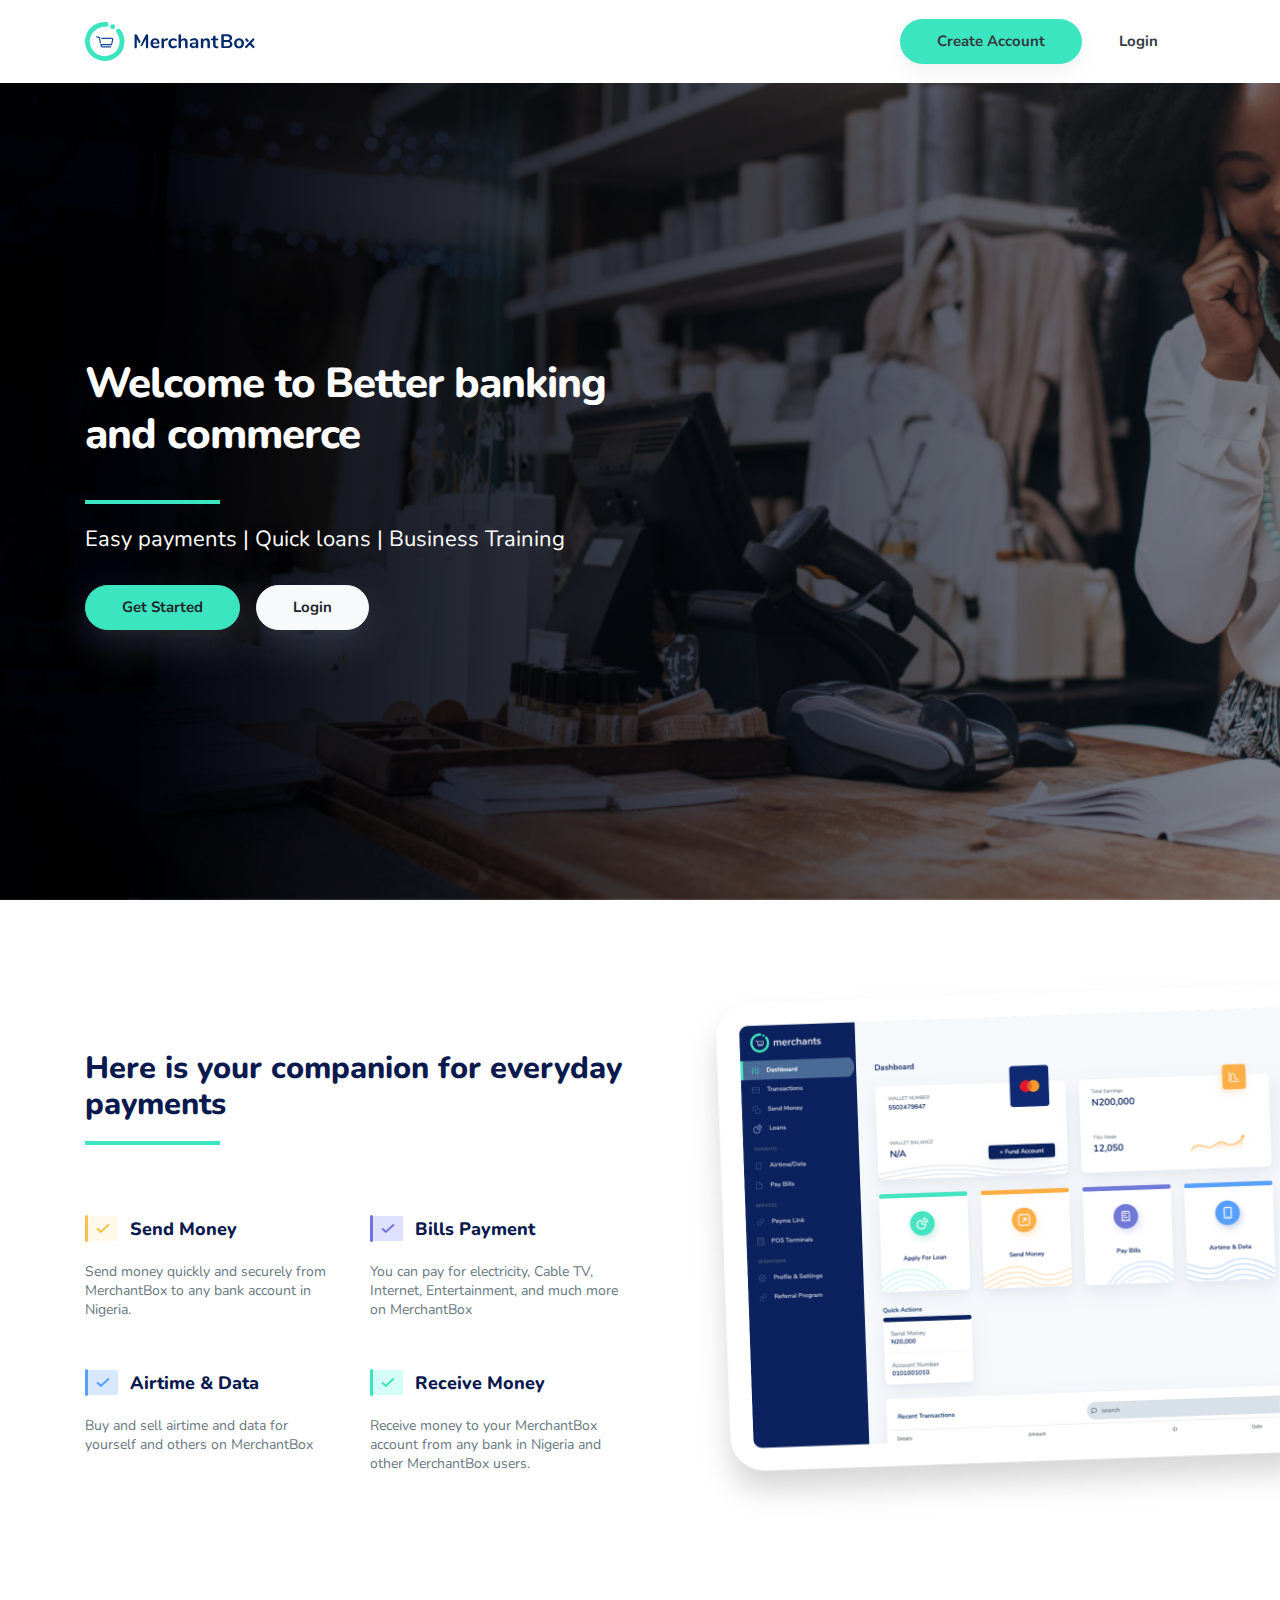
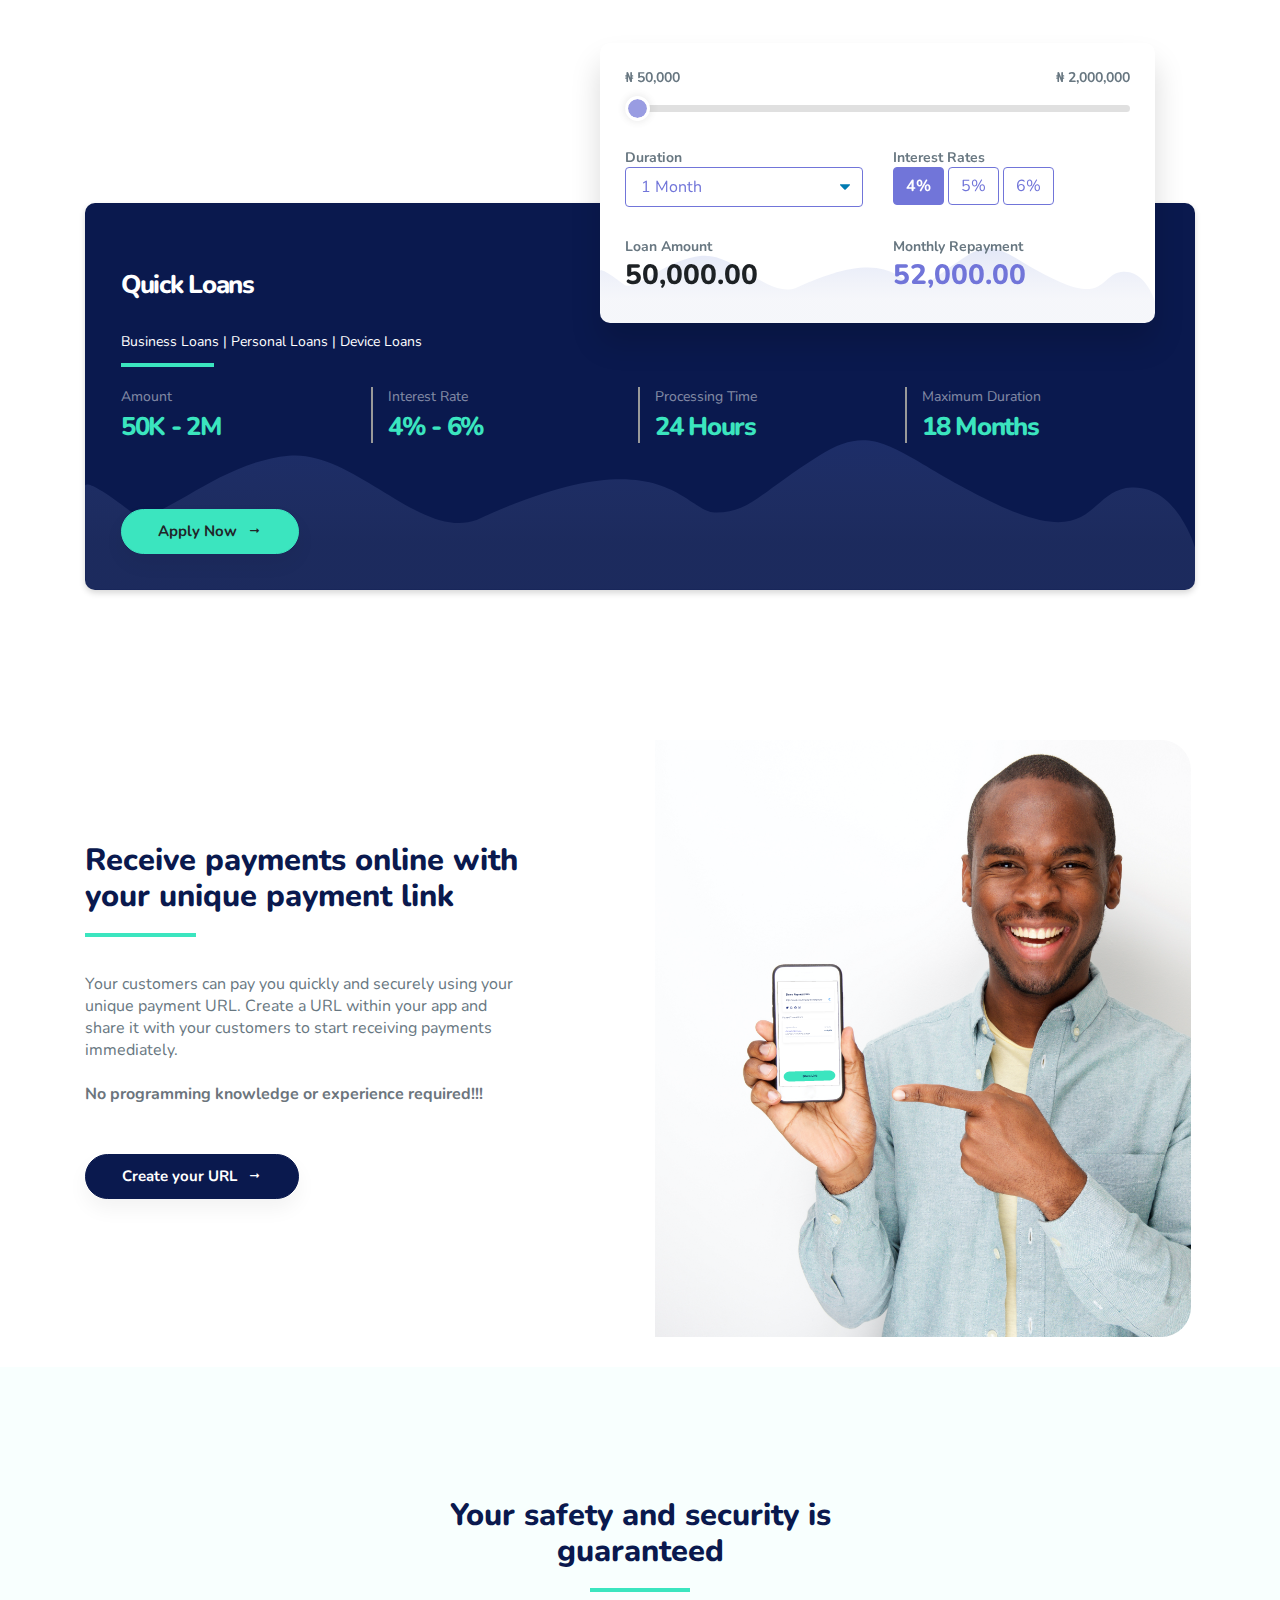
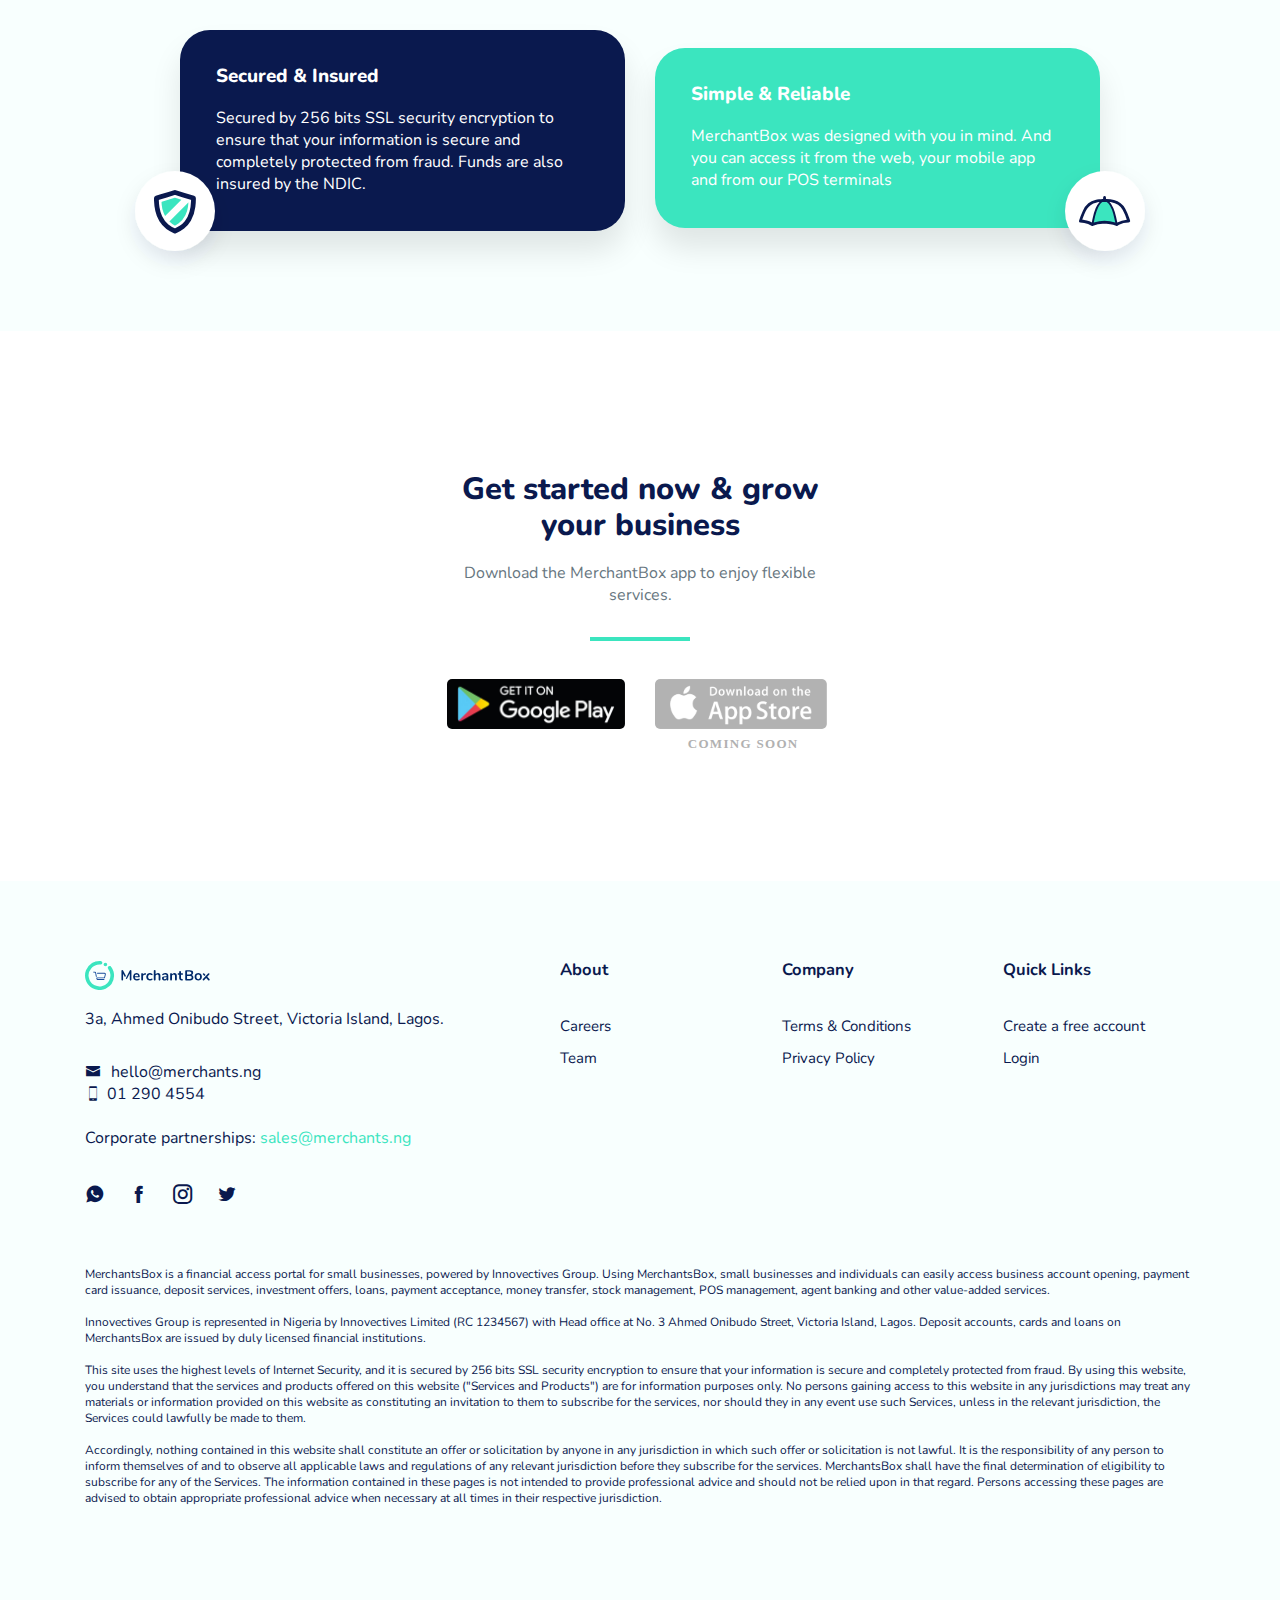
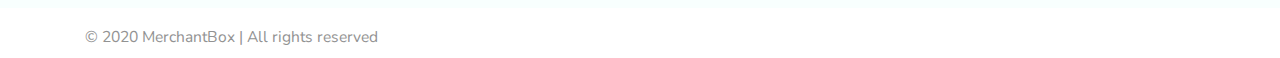
==== public/index.html @ b58bc419 "add freshdesk, fix some styling" ====
<!DOCTYPE html
    PUBLIC "-//W3C//DTD XHTML 1.0 Transitional//EN" "http://www.w3.org/TR/xhtml1/DTD/xhtml1-transitional.dtd">
<html xmlns="http://www.w3.org/1999/xhtml">

<head>
    <meta http-equiv="Content-Type" content="text/html; charset=utf-8" />
    <title>MerchantBox | Better banking and commerce</title>

    <!-- SEO CONFIG -->
    <meta name="viewport" content="width=device-width, initial-scale=1.0" />
    <meta name="keywords" content="" />
    <meta name="author" content="Akinsola Ogunware" />

    <link rel="shortcut icon" href="assets/images/favicon.png" />

    <!-- Theme Based on Bootstrap -->
    <link href="assets/css/main.css" rel="stylesheet" />

    <!-- Third Party Resources -->
    <link rel="stylesheet" href="assets/third-party/icofont/icofont.min.css" />
    <script src="https://wchat.freshchat.com/js/widget.js"></script>

</head>

<body>





    <section class="top-section">

        <div class="overlay">

            <!-- Navigation bar -->
            <nav class="navbar navbar-expand-md navbar-light fixed-top py-4 bg-white">
                <div class="container">
                    <a class="navbar-brand" href="https://www.merchants.ng/">
                        <img src="assets/images/main-logo.svg" class="forceImage" alt="MerchantBox">
                    </a>
                    <button class="navbar-toggler" type="button" data-toggle="collapse"
                        data-target="#navbarSupportedContent" aria-controls="navbarSupportedContent"
                        aria-expanded="false" aria-label="Toggle navigation">
                        <span class="navbar-toggler-icon"></span>
                    </button>

                    <div class="collapse navbar-collapse" id="navbarSupportedContent">
                        <!--<ul class="navbar-nav mr-auto">
                        <li class="nav-item"><a class="nav-link" href="#">FAQs</a></li>
                        <li class="nav-item"><a class="nav-link" href="#">Features</a></li>
                        <li class="nav-item"><a class="nav-link" href="#">Benefits</a></li>
                    </ul>-->
                        <ul class="navbar-nav ml-auto">
                            <li class="nav-item"><a
                                    class="nav-link btn btn-accent-color px-5 btn-block text-dark font-weight-bold"
                                    href="https://app.merchants.ng/register">Create Account</a></li>
                            <li class="nav-item"><a
                                    class="nav-link btn px-5 btn-block shadow-none font-weight-bold text-dark"
                                    href="https://app.merchants.ng">Login</a></li>
                        </ul>
                    </div>
                </div>
            </nav>
            <!-- // Navigation bar -->


            <!-- top Area content -->
            <div class="container">
                <div class="row vh-100">
                    <div class="col-lg-6 col-md-10 mx-auto my-auto">
                        <div class="px-3 px-md-0 text-left">
                            <!-- hacking space -->
                            <div class="p-3"></div>
                            <!-- hacking space -->

                            <!-- <h1 class="main-banner-text">Small Business Growth Partner</h1> -->
                            <h1 class="main-banner-text">Welcome to Better banking and commerce</h1>
                            <!-- <h1 class="main-banner-text">SME business <span>Growth</span> and <span>Profitability</span> Partner</h1> -->
                            <hr class="large-border">
                            <p class="home-description">
                                <!-- A collection of business tools aimed at providing the support and infrastructure required to help promote SME growth. -->
                                <!-- A digital tool-box for banking, loans, payment and commerce; built to empower you and
                                your business -->
                                Easy payments | Quick loans | Business Training
                            </p>
                            <a href="https://app.merchants.ng/register"
                                class="btn btn-accent-color font-weight-bold feather-shadow px-5 mb-2 mr-md-3">Get
                                Started</a>
                            <a href="https://app.merchants.ng"
                                class="btn btn-light font-weight-bold mb-2 feather-shadow px-5">Login</a>

                            <!--<a href="#featuresPane" class="bubble-scroller js-scroll-trigger">
                            <i class="icofont-scroll-down icofont-3x"></i>
                            <br>
                            <span>Scroll Down</span>
                        </a>-->
                        </div>
                    </div>
                    <div class="col-lg-6 d-none d-lg-block"></div>
                </div>
            </div>
            <!-- // top Area content -->

        </div>

    </section>











    <!-- Features -->
    <section id="featuresPane" class="features-pane">
        <div class="container">
            <div class="row">
                <div class="col-lg-6 col-md-10 mx-auto">
                    <div class="px-3 px-lg-0">

                        <h2 class="mb-4 large-texts">Here is your companion for everyday payments</h2>
                        <hr class="large-border">

                        <div class="row">
                            <div class="col-md-6">
                                <div class="features">
                                    <div class="feature-title">
                                        <img src="assets/images/bullets/send-money.svg" alt="">&nbsp;&nbsp;&nbsp;
                                        <span>Send Money</span>
                                    </div>
                                    <!--Send money seamlessly to any bank account in Nigeria. You can also send money to other MerchantBox.-->
                                    <!-- For your convenience, MerchantBox help you to send money quickly and securely from your MerchantBox account to any Bank in Nigeria... -->
                                    Send money quickly and securely from MerchantBox to any bank account in Nigeria.
                                </div>
                            </div>
                            <div class="col-md-6">
                                <div class="features">
                                    <div class="feature-title">
                                        <img src="assets/images/bullets/bills-pay.svg" alt="">&nbsp;&nbsp;&nbsp;
                                        <span>Bills Payment</span>
                                    </div>
                                    <!-- You can pay your bills ranging from Electricity bills, DSTV subscriptions, Internet Service bills, Educational services i.e. WAEC & JAMB and so much more. -->
                                    You can pay for electricity, Cable TV, Internet, Entertainment, and much more on
                                    MerchantBox
                                </div>
                            </div>
                        </div>
                        <div class="row">
                            <div class="col-md-6">
                                <div class="features">
                                    <div class="feature-title">
                                        <img src="assets/images/bullets/airtime-data.svg" alt="">&nbsp;&nbsp;&nbsp;
                                        <span>Airtime &amp; Data</span>
                                    </div>
                                    <!-- Purchase airtime and data for any mobile network operator in Nigeria directly from within your MerchantBox app instantly and securely. -->
                                    Buy and sell airtime and data for yourself and others on MerchantBox
                                </div>
                            </div>
                            <div class="col-md-6">
                                <div class="features">
                                    <div class="feature-title">
                                        <img src="assets/images/bullets/transaction.svg" alt="">&nbsp;&nbsp;&nbsp;
                                        <span>Receive Money</span>
                                    </div>
                                    <!-- MerchantBox gives you access to all your transaction records real-time from within your app. You can download and print records at any time. -->
                                    Receive money to your MerchantBox account from any bank in Nigeria and other
                                    MerchantBox users.
                                </div>
                            </div>
                        </div>

                    </div>
                </div>


                <!-- Spacer -->
                <div class="col-lg-6 col-md-7 mx-auto"></div>
                <!-- Spacer -->

            </div>
        </div>

    </section>
    <!-- Features -->








    <section id="loansPane" class="loans-pane">
        <div class="container">
            <div class="row px-0">
                <div class="col-lg-12 mx-auto">
                    <div class="loans-bagger">
                        <div class="row">
                            <div class="col-lg-5">
                                <div class="px-5 pt-5">
                                    <!-- <h3 class="large-texts text-white">Get access to Business &amp;<br>Personal Loans -->
                                    <h3 class="large-texts text-white">Quick Loans
                                    </h3>
                                    <span class="text-white">Business Loans | Personal Loans | Device Loans</span>
                                    <hr class="large-border">
                                </div>
                            </div>
                            <div class="col-lg-7">
                                <div class="calculator-div">

                                    <div class="row mb-4">
                                        <div class="col-6"><span class="font-weight-bold">&#8358; 50,000</span></div>
                                        <div class="col-6 text-right"><span class="font-weight-bold">&#8358;
                                                2,000,000</span></div>
                                    </div>
                                    <div class="slidecontainer">
                                        <input type="range" min="50000" max="2000000" value="0" step="50000"
                                            class="slider" name="slideAmount" id="myRange">
                                    </div>
                                    <div class="row mt-5">
                                        <div class="col-5 col-md-6">
                                            <span class="font-weight-bold">Duration</span>
                                            <select name="duration" id="duration" class="select-css">
                                                <option value="1">1 Month</option>
                                                <option value="2">2 Months</option>
                                                <option value="3">3 Months</option>
                                                <option value="4">4 Months</option>
                                                <option value="5">5 Months</option>
                                                <option value="6">6 Months</option>
                                                <option value="7">7 Months</option>
                                                <option value="8">8 Months</option>
                                                <option value="9">9 Months</option>
                                                <option value="10">10 Months</option>
                                                <option value="11">11 Months</option>
                                                <option value="12">12 Months</option>
                                                <!-- <option value="13">13 Months</option>
                                            <option value="14">14 Months</option>
                                            <option value="15">15 Months</option>
                                            <option value="16">16 Months</option>
                                            <option value="17">17 Months</option>
                                            <option value="18">18 Months</option> -->
                                            </select>
                                        </div>
                                        <div class="col-7 col-md-6">
                                            <span class="font-weight-bold">Interest Rates</span>
                                            <div class="house-radio-toolbar">
                                                <div class="radio-toolbar">
                                                    <input type="radio" id="chooseAriel" name="radioSoap" value="4"
                                                        checked>
                                                    <label for="chooseAriel">4%</label>

                                                    <input type="radio" id="chooseSunlight" name="radioSoap" value="5">
                                                    <label for="chooseSunlight">5%</label>

                                                    <input type="radio" id="radioMonth" name="radioSoap" value="6">
                                                    <label for="radioMonth" class="mr-0">6%</label>
                                                </div>
                                            </div>
                                        </div>
                                    </div>


                                    <div class="row mt-3">
                                        <div class="col-6">
                                            <span class="font-weight-bold">Loan Amount</span>
                                            <input type="text" class="loan-amount" id="loanAmount" name="loanAmount"
                                                disabled />
                                        </div>
                                        <div class="col-6">
                                            <span class="font-weight-bold">Monthly Repayment</span>
                                            <input type="text" class="repayment-amount" id="repaymentAmount"
                                                name="repaymentAmount" value="N534,000" disabled />
                                        </div>
                                    </div>


                                </div>
                            </div>
                        </div>

                        <div class="row px-5">
                            <div class="col-md-3 col-6 mb-3 text-center text-lg-left border-right-responder">
                                <span class="text-white-50">Amount</span>
                                <h3 class="large-texts text-accent-color mt-2 pb-0 mb-0">50K - 2M</h3>
                            </div>
                            <div class="col-md-3 col-6 mb-3 text-center text-lg-left border-right-responder">
                                <span class="text-white-50">Interest Rate</span>
                                <h3 class="large-texts text-accent-color mt-2 pb-0 mb-0">4% - 6%</h3>
                            </div>
                            <div class="col-md-3 col-6 mb-3 text-center text-lg-left border-right-responder">
                                <span class="text-white-50">Processing Time</span>
                                <h3 class="large-texts text-accent-color mt-2 pb-0 mb-0">24 Hours</h3>
                            </div>
                            <div class="col-md-3 col-6 text-center text-lg-left mb-3">
                                <span class="text-white-50">Maximum Duration</span>
                                <h3 class="large-texts text-accent-color mt-2 pb-0 mb-0">18 Months</h3>
                            </div>
                        </div>


                        <div class="row px-5">
                            <div class="col-lg-6 py-md-5">
                                <a href="https://app.merchants.ng" class="btn mt-4 mb-5 mb-md-0 btn-accent-color px-5">
                                    Apply Now <i class="icofont-long-arrow-right ml-2"></i>
                                </a>
                            </div>
                            <!--<div class="col-lg-6 text-left text-md-right pt-4 pb-5">
                            <a href="#">Terms and Conditions <i class="icofont-caret-right ml-2"></i></a>
                        </div>-->
                        </div>

                    </div>
                </div>
            </div>
        </div>
    </section>





    <!-- POS Pane -->
    <section id="posPane" class="pos-pane d-none">
        <div class="container">
            <div class="row">

                <div class="col-lg-6 col-md-10 mx-auto">
                    <img src="assets/images/blobs/pos.png" class="img-fluid" alt="">
                </div>

                <div class="col-lg-6 col-md-10 mx-auto">
                    <div class="px-3 px-lg-0">
                        <div class="p-3 d-none d-lg-block"></div>
                        <!-- <h2 class="mb-4 large-texts">Request &amp; Manage Your POS Terminals From Your App</h2> -->
                        <h2 class="mb-4 large-texts">Get POS terminals for your shop(s) and enjoy low-fees + Instant
                            Settlement</h2>
                        <hr class="large-border">
                        <p class="mt-5">
                            <!-- Make a request for a POS terminal directly from your MerchantBox dashboard. You can also manage the activities of all your POS terminals from within your dashboard. -->
                            Request and receive your terminals within 3 days. You can also manage all of your POS
                            activities from within your dashboard.
                        </p>

                        <div class="row mb-5">
                            <div class="col-md-6">
                                <div class="feature-title mb-4">
                                    <img src="assets/images/bullets/bills-pay.svg" alt="">&nbsp;&nbsp;&nbsp;
                                    <span>Manage POS Details</span>
                                </div>
                                <div class="feature-title mb-4">
                                    <img src="assets/images/bullets/bills-pay.svg" alt="">&nbsp;&nbsp;&nbsp;
                                    <span>Set Permissions</span>
                                </div>
                                <div class="feature-title mb-4">
                                    <img src="assets/images/bullets/bills-pay.svg" alt="">&nbsp;&nbsp;&nbsp;
                                    <span>Generate Reports</span>
                                </div>
                            </div>
                            <div class="col-md-6">
                                <div class="feature-title mb-4">
                                    <img src="assets/images/bullets/bills-pay.svg" alt="">&nbsp;&nbsp;&nbsp;
                                    <span>Transaction History</span>
                                </div>
                                <div class="feature-title mb-4">
                                    <img src="assets/images/bullets/bills-pay.svg" alt="">&nbsp;&nbsp;&nbsp;
                                    <span>Reset Transaction PIN</span>
                                </div>
                            </div>
                        </div>

                        <a href="https://app.merchants.ng/register" class="btn btn-accent-color px-5 mr-md-3">Get a POS
                            Now <i class="icofont-long-arrow-right ml-2"></i></a>
                        <a href="#" class="btn btn-outline-accent-color px-5 mr-md-3">Learn More</a>


                        <!-- <a href="#" class="btn btn-outline-blueblack px-4">
                        Learn More
                    </a> -->
                    </div>
                </div>


            </div>
        </div>
    </section>
    <!-- POS Pane -->






    <!-- Receive Pane -->
    <section id="receivePane" class="receive-pane">
        <div class="container">
            <div class="row">

                <div class="col-lg-5 col-md-10 mx-auto order-3 order-lg-1">
                    <div class="px-3 px-lg-0">
                        <div class="p-5 d-none d-lg-block"></div>
                        <h2 class="mb-4 large-texts">
                            <!-- Receive Payments with unique Payment Link -->
                            Receive payments online with your unique payment link
                        </h2>
                        <hr class="large-border">
                        <p class="mt-5">
                            Your customers can pay you quickly and securely using your unique payment URL. Create a URL
                            within your app and share it with your customers to start receiving payments immediately.
                            <br><br>
                            <span class="font-weight-bold text-muted">No programming knowledge or experience
                                required!!!</span>
                        </p>

                        <a href="https://app.merchants.ng" class="btn mt-4 btn-blueblack px-5">
                            Create your URL <i class="icofont-long-arrow-right ml-2"></i>
                        </a>
                    </div>
                </div>

                <div class="col-lg-1 order-2"></div>

                <div class="col-lg-6 col-md-10 mx-auto order-1 order-lg-3">
                    <img src="assets/images/blobs/man-with-phone.png" class="img-fluid" alt="">
                </div>


            </div>
        </div>
    </section>
    <!-- Receive Pane -->





    <!-- Safety Pane -->
    <section id="safetyPane" class="safety-pane">
        <div class="container">

            <div class="row mb-4">
                <div class="col-lg-5 col-md-10 mx-auto px-5 text-center">
                    <h2 class="mb-4 large-texts">Your safety and security is guaranteed</h2>
                    <hr class="large-border-center">
                </div>
            </div>

            <div class="row">
                <div class="col-md-5 ml-md-auto">
                    <div class="left-box">
                        <img src="assets/images/ico/shield.svg" alt="Secured and Reliable">
                        <h5>Secured &amp; Insured</h5>
                        <p>
                            Secured by 256 bits SSL security encryption to ensure that your information is secure and
                            completely protected from fraud. Funds are also insured by the NDIC.
                        </p>
                    </div>
                </div>
                <div class="col-md-5 pt-4 mr-md-auto">
                    <div class="right-box">
                        <img src="assets/images/ico/umbrella.svg" alt="Simple and Insured">
                        <h5>Simple &amp; Reliable</h5>
                        <p>
                            <!-- Designed with a singular goal i.e "Give MerchantBox a simple and efficient solution to help manage the complex requirements of day-to-day business activities." -->
                            MerchantBox was designed with you in mind. And you can access it from the web, your mobile
                            app and from our POS terminals
                        </p>
                    </div>
                </div>
            </div>
        </div>
    </section>
    <!-- Safety Pane -->










    <!-- Download Pane -->
    <section id="downloadPane" class="download-pane">
        <div class="container">

            <div class="row mb-4">
                <div class="col-lg-5 col-md-10 mx-auto px-5 text-center">
                    <h2 class="mb-4 large-texts">Get started now &amp; grow your business</h2>
                    <p>Download the MerchantBox app to enjoy flexible services.</p>
                    <hr class="large-border-center">
                </div>
            </div>

            <div class="row">
                <div class="col-md-5 mb-4 text-center text-md-right ml-md-auto">
                    <a href="#">
                        <img src="assets/images/ico/google-play.svg" alt="MerchantBox app on Google Play">
                    </a>
                </div>
                <div class="col-md-5 mb-4 text-center text-md-left mr-md-auto">
                    <a href="#">
                        <img src="assets/images/ico/apple-store.svg" alt="MerchantBox app on App Atore">
                    </a>
                </div>
            </div>
        </div>
    </section>
    <!-- Download Pane -->




















    <!-- Footer -->
    <div class="footerArea">
        <div class="container">
            <div class="row">
                <div class="col-lg-5 col-md-5">
                    <a href="index.html">
                        <img src="assets/images/main-logo.svg" class="footerImage mb-4" width="125" alt="">
                    </a>
                    <div class="mb-5">
                        <p>3a, Ahmed Onibudo Street, Victoria Island, Lagos.</p>
                        <p>
                            <i class="icofont-envelope mr-2"></i> hello@merchants.ng
                            <br>
                            <i class="icofont-smart-phone mr-2"></i>01 290 4554
                            <!-- 0906 0007 534 -->
                            <br />
                            <br />
                            Corporate partnerships: <a href="mailto:sales@merchants.ng">sales@merchants.ng</a>
                        </p>
                        <ul class="socials">
                            <li><a href="https://wa.me/2349060007534"><i class="icofont-whatsapp"></i></a></li>
                            <li><a href="#"><i class="icofont-facebook"></i></a></li>
                            <li><a href="#"><i class="icofont-instagram"></i></a></li>
                            <li><a href="#"><i class="icofont-twitter"></i></a></li>
                        </ul>
                    </div>
                </div>
                <div class="col-lg-7 col-md-7">
                    <div class="row">
                        <div class="col-lg-4 ml-auto mb-4 col-md-6">
                            <h5>About</h5>
                            <ul class="footerAreaLinks">
                                <li><a href="javascript:void(0);">Careers</a></li>
                                <li><a href="javascript:void(0);">Team</a></li>
                                <!--<li><a href="javascript:void(0);">Support</a></li>-->
                            </ul>
                        </div>

                        <div class="col-lg-4 mb-4 col-md-6">
                            <h5>Company</h5>
                            <ul class="footerAreaLinks">
                                <li><a href="terms.html" target="_blank">Terms &amp; Conditions</a></li>
                                <li><a href="#" target="_blank">Privacy Policy</a></li>
                            </ul>
                        </div>
                        <div class="col-lg-4 mb-4 col-md-6">
                            <h5>Quick Links</h5>
                            <ul class="footerAreaLinks">
                                <li><a href="https://app.merchants.ng/register">Create a free account</a></li>
                                <li><a href="https://app.merchants.ng">Login</a></li>
                            </ul>
                        </div>


                    </div>
                </div>
            </div>


            <div class="row mt-4">
                <div class="col-lg-12">
                    <p class="small">
                        <!-- MerchantBox is a financial access portal for small businesses, powered by Innovectives Group. Using MerchantBox, small businesses and interested individuals can easily access business account opening, payment card issuance, deposit services, investment offers, loans, payment acceptance, money transfer, stock management, POS management, agent banking and other value-added services.
                    <br><br>
                    Innovectives Group is represented in Nigeria by Innovectives Limited (RC 1234567) with Head office at No. 3 Ahmed Onibudo Street, Victoria Island, Lagos.
                    <br><br>
                    Deposit accounts, cards and loans on MerchantBox are issued by duly licensed financial institutions. In Nigeria, accounts on Merhants.ng are issued by Cowries Microfinance Bank Limited – A digital-first deposit institution licensed by the Central Bank of Nigeria (CBN).
                    <br><br>
                    This site uses the highest levels of Internet Security, and it is secured by 256 bits SSL security encryption to ensure that your information is secure and completely protected from fraud.
                    By using this website, you understand that the services and products offered on this website ("Services and Products") are for information purposes only. No persons gaining access to this website in any jurisdictions may treat any materials or information provided on this website as constituting an invitation to them to subscribe for the services, nor should they in any event use such Services, unless in the relevant jurisdiction, the Services could lawfully be made to them.
                    <br><br>
                    Accordingly, nothing contained in this website shall constitute an offer or solicitation by anyone in any jurisdiction in which such offer or solicitation is not lawful. It is the responsibility of any person to inform themselves of and to observe all applicable laws and regulations of any relevant jurisdiction before they subscribe for the services. MerchantBox shall have the final determination of eligibility to subscribe for any of the Services. The information contained in these pages is not intended to provide professional advice and should not be relied upon in that regard. Persons accessing these pages are advised to obtain appropriate professional advice when necessary at all times in their respective jurisdiction. -->


                        MerchantsBox is a financial access portal for small businesses, powered by Innovectives Group.
                        Using MerchantsBox, small businesses and individuals can easily access business account opening,
                        payment card issuance, deposit services, investment offers, loans, payment acceptance, money
                        transfer, stock management, POS management, agent banking and other value-added services.
                        <br><br>

                        Innovectives Group is represented in Nigeria by Innovectives Limited (RC 1234567) with Head
                        office at No. 3 Ahmed Onibudo Street, Victoria Island, Lagos. Deposit accounts, cards and loans
                        on MerchantsBox are issued by duly licensed financial institutions.
                        <br><br>

                        This site uses the highest levels of Internet Security, and it is secured by 256 bits SSL
                        security encryption to ensure that your information is secure and completely protected from
                        fraud. By using this website, you understand that the services and products offered on this
                        website ("Services and Products") are for information purposes only. No persons gaining access
                        to this website in any jurisdictions may treat any materials or information provided on this
                        website as constituting an invitation to them to subscribe for the services, nor should they in
                        any event use such Services, unless in the relevant jurisdiction, the Services could lawfully be
                        made to them.
                        <br><br>

                        Accordingly, nothing contained in this website shall constitute an offer or solicitation by
                        anyone in any jurisdiction in which such offer or solicitation is not lawful. It is the
                        responsibility of any person to inform themselves of and to observe all applicable laws and
                        regulations of any relevant jurisdiction before they subscribe for the services. MerchantsBox
                        shall have the final determination of eligibility to subscribe for any of the Services. The
                        information contained in these pages is not intended to provide professional advice and should
                        not be relied upon in that regard. Persons accessing these pages are advised to obtain
                        appropriate professional advice when necessary at all times in their respective jurisdiction.
                    </p>
                </div>
            </div>
        </div>
    </div>
    <!-- Footer -->


    <!-- rights area -->
    <div class="rightsArea">
        <div class="container">
            <div class="row">
                <div class="col-lg-6">
                    <div class="text-center text-lg-left">
                        &copy; 2020 MerchantBox | All rights reserved
                    </div>
                    <div class="p-3 d-md-none"></div>
                </div>
            </div>
        </div>
    </div>
    <!-- rights area -->





    <!-- jQuery -->
    <script type="text/javascript" src="assets/third-party/jQuery/jquery-3.4.1.min.js"></script>
    <script src="assets/third-party/bootstrap/dist/js/bootstrap.min.js" async></script>
    <script src="https://cdnjs.cloudflare.com/ajax/libs/popper.js/1.14.3/umd/popper.min.js"
        integrity="sha384-ZMP7rVo3mIykV+2+9J3UJ46jBk0WLaUAdn689aCwoqbBJiSnjAK/l8WvCWPIPm49"
        crossorigin="anonymous"></script>

    <script src="assets/js/jquery-easing/jquery.easing.min.js"></script>
    <script src="assets/js/scrolling-nav.js"></script>
    <script src="index.js"></script>
    <script>
        function initFreshChat() {
          window.fcWidget.init({
            token: "e3bf99c2-ed12-4cdc-ba73-7b16cf2e747e",
            host: "https://wchat.freshchat.com"
          });
        }
        function initialize(i,t){var e;i.getElementById(t)?initFreshChat():((e=i.createElement("script")).id=t,e.async=!0,e.src="https://wchat.freshchat.com/js/widget.js",e.onload=initFreshChat,i.head.appendChild(e))}function initiateCall(){initialize(document,"freshchat-js-sdk")}window.addEventListener?window.addEventListener("load",initiateCall,!1):window.attachEvent("load",initiateCall,!1);
      </script>
</body>

</html>
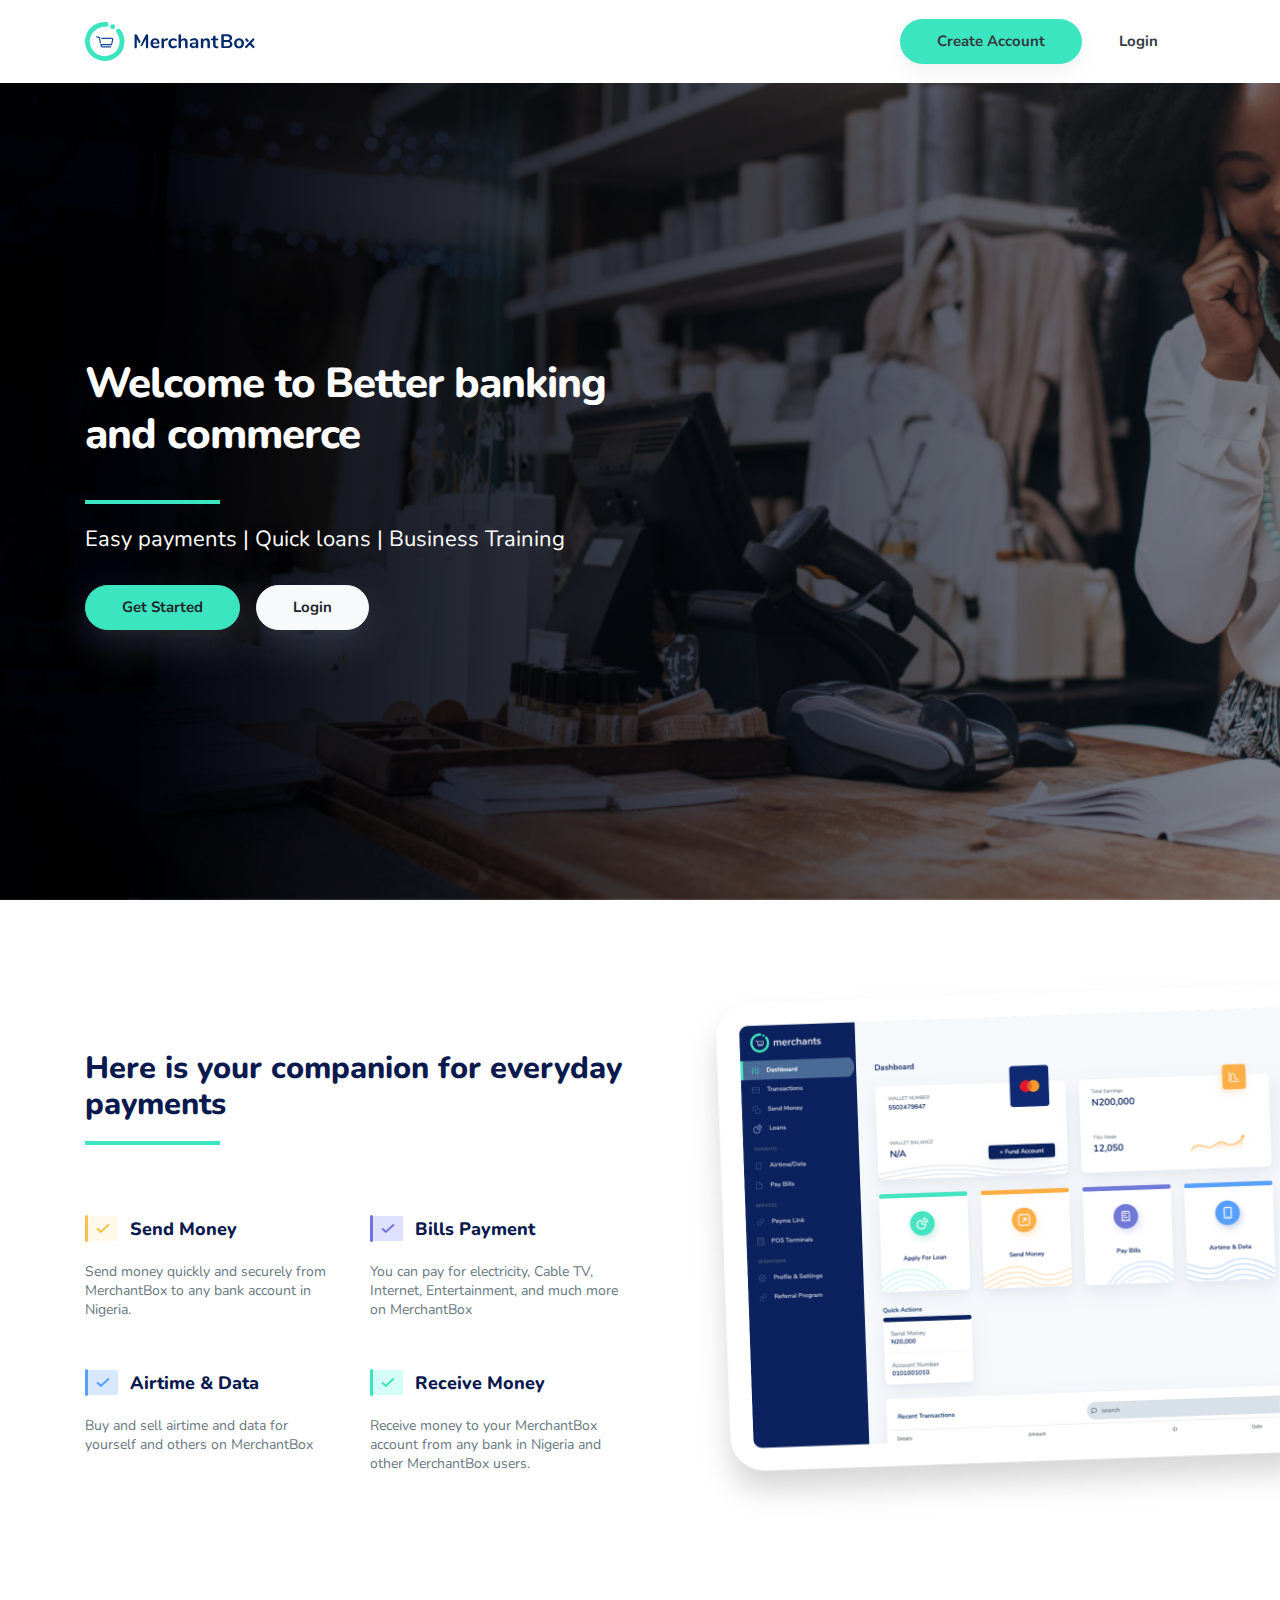
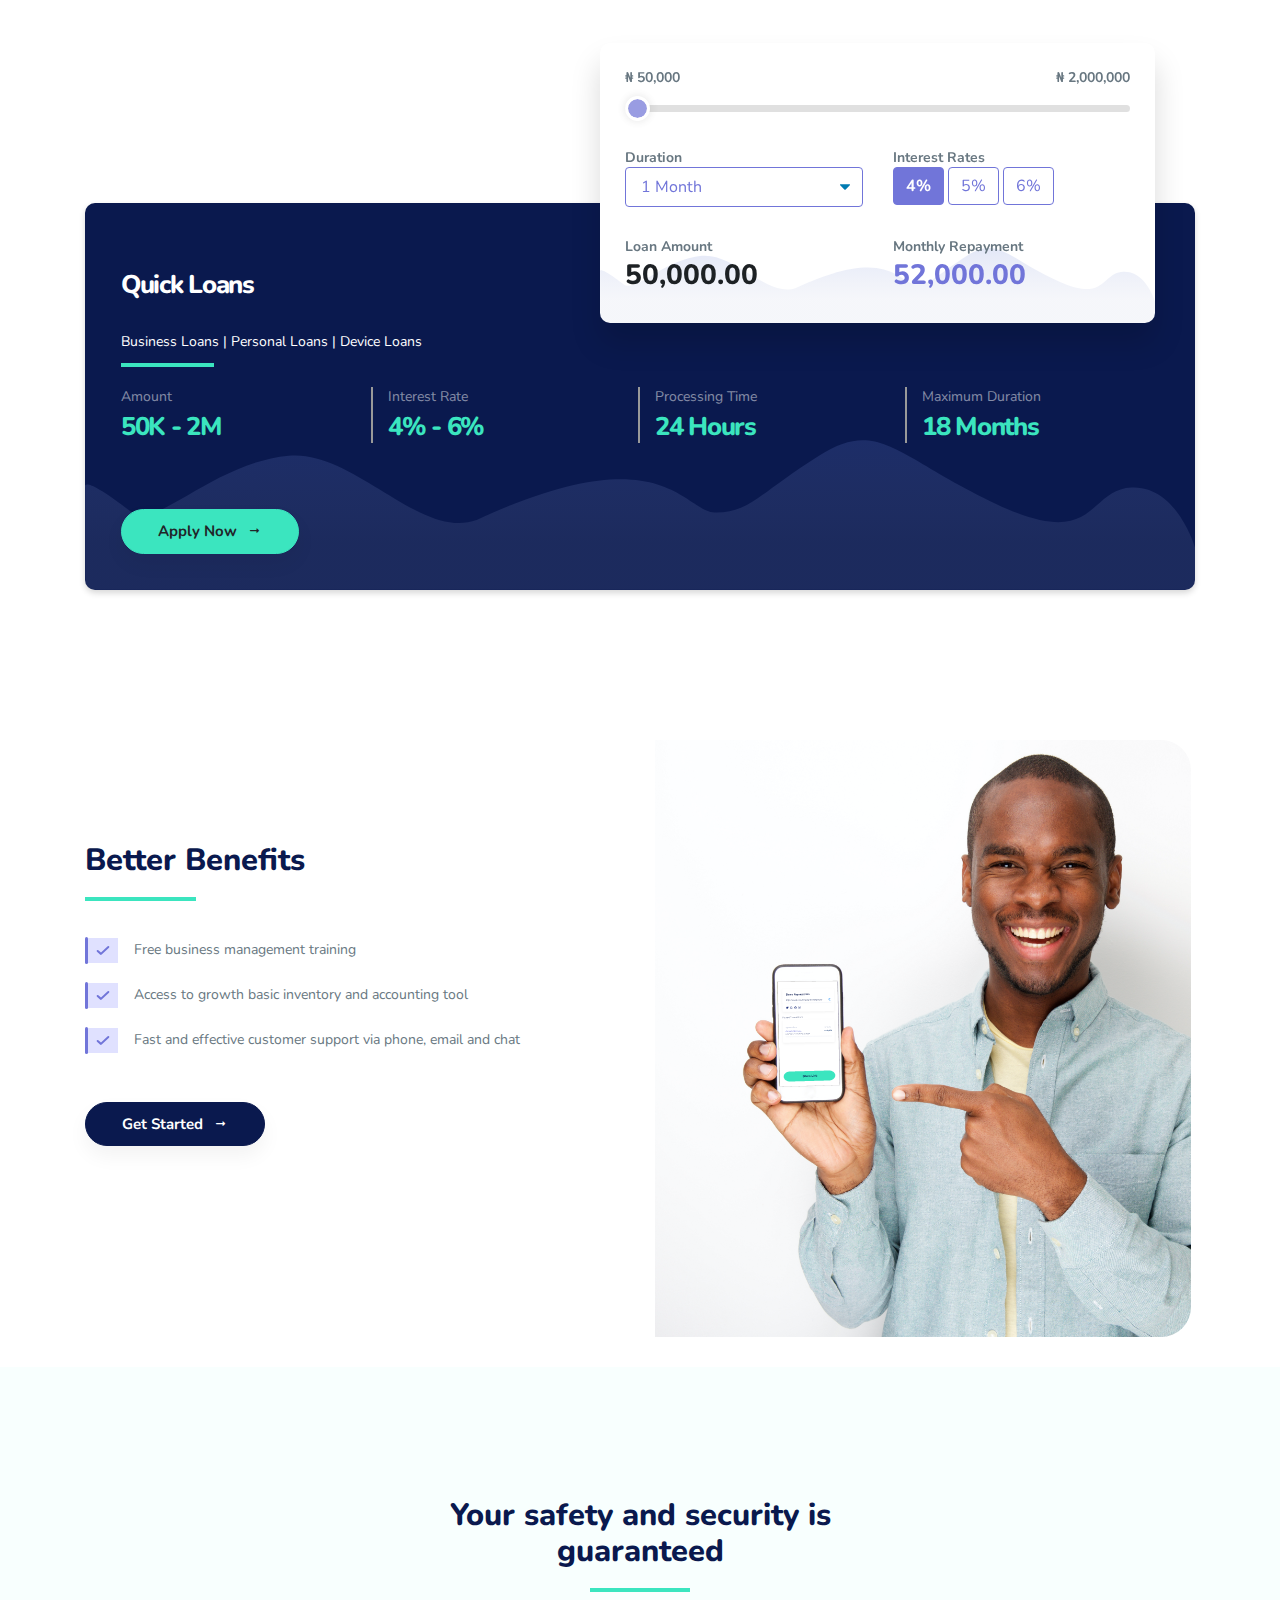
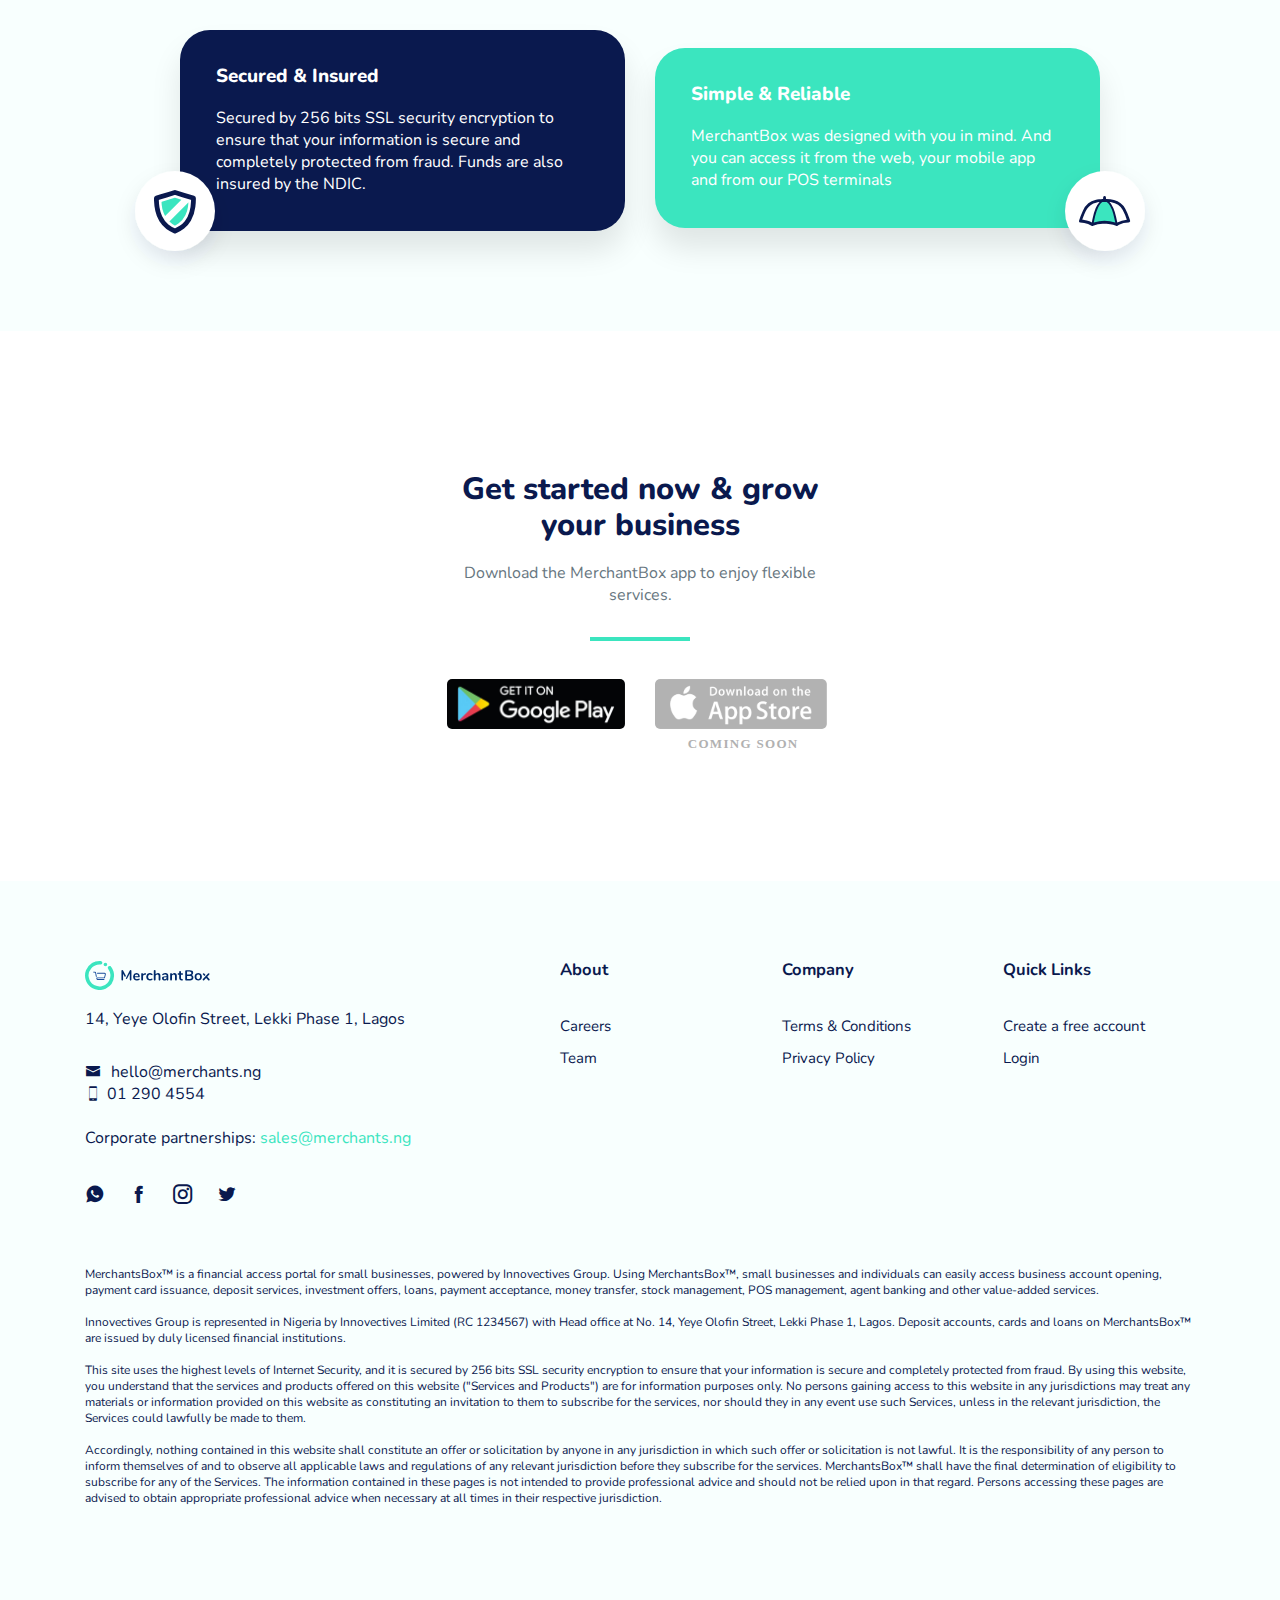
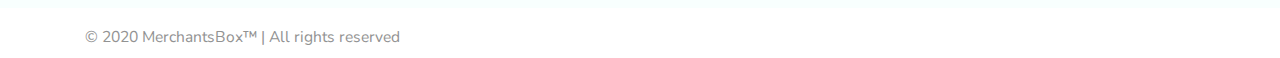
==== commit 07fc957e: "change address, style changes" ====
--- a/public/index.html
+++ b/public/index.html
@@ -404,19 +404,39 @@
                         <div class="p-5 d-none d-lg-block"></div>
                         <h2 class="mb-4 large-texts">
                             <!-- Receive Payments with unique Payment Link -->
-                            Receive payments online with your unique payment link
+                            <!-- Receive payments online with your unique payment link -->
+                            Better Benefits
                         </h2>
                         <hr class="large-border">
-                        <p class="mt-5">
+                        <!-- <p class="mt-5">
                             Your customers can pay you quickly and securely using your unique payment URL. Create a URL
                             within your app and share it with your customers to start receiving payments immediately.
                             <br><br>
                             <span class="font-weight-bold text-muted">No programming knowledge or experience
                                 required!!!</span>
-                        </p>
+                        </p> -->
+
+                        <div class="row mt-5 mb-3">
+                            <div class="col-md-12">
+                                <div class="feature-title mb-4">
+                                    <img src="assets/images/bullets/bills-pay.svg" alt="">&nbsp;&nbsp;&nbsp;
+                                    <span>Free business management training</span>
+                                </div>
+                                <div class="feature-title mb-4">
+                                    <img src="assets/images/bullets/bills-pay.svg" alt="">&nbsp;&nbsp;&nbsp;
+                                    <span>Access to growth basic inventory and accounting tool</span>
+                                </div>
+                                <div class="feature-title mb-4">
+                                    <img src="assets/images/bullets/bills-pay.svg" alt="">&nbsp;&nbsp;&nbsp;
+                                    <span>Fast and effective customer support via phone, email and chat</span>
+                                </div>
+                            </div>
+                        </div>
 
                         <a href="https://app.merchants.ng" class="btn mt-4 btn-blueblack px-5">
-                            Create your URL <i class="icofont-long-arrow-right ml-2"></i>
+                            <!-- Create your URL  -->
+                            Get Started
+                            <i class="icofont-long-arrow-right ml-2"></i>
                         </a>
                     </div>
                 </div>
@@ -540,7 +560,7 @@
                         <img src="assets/images/main-logo.svg" class="footerImage mb-4" width="125" alt="">
                     </a>
                     <div class="mb-5">
-                        <p>3a, Ahmed Onibudo Street, Victoria Island, Lagos.</p>
+                        <p>14, Yeye Olofin Street, Lekki Phase 1, Lagos</p>
                         <p>
                             <i class="icofont-envelope mr-2"></i> hello@merchants.ng
                             <br>
@@ -595,7 +615,7 @@
                     <p class="small">
                         <!-- MerchantBox is a financial access portal for small businesses, powered by Innovectives Group. Using MerchantBox, small businesses and interested individuals can easily access business account opening, payment card issuance, deposit services, investment offers, loans, payment acceptance, money transfer, stock management, POS management, agent banking and other value-added services.
                     <br><br>
-                    Innovectives Group is represented in Nigeria by Innovectives Limited (RC 1234567) with Head office at No. 3 Ahmed Onibudo Street, Victoria Island, Lagos.
+                    Innovectives Group is represented in Nigeria by Innovectives Limited (RC 1234567) with Head office at No. 14, Yeye Olofin Street, Lekki Phase 1, Lagos.
                     <br><br>
                     Deposit accounts, cards and loans on MerchantBox are issued by duly licensed financial institutions. In Nigeria, accounts on Merhants.ng are issued by Cowries Microfinance Bank Limited – A digital-first deposit institution licensed by the Central Bank of Nigeria (CBN).
                     <br><br>
@@ -605,15 +625,15 @@
                     Accordingly, nothing contained in this website shall constitute an offer or solicitation by anyone in any jurisdiction in which such offer or solicitation is not lawful. It is the responsibility of any person to inform themselves of and to observe all applicable laws and regulations of any relevant jurisdiction before they subscribe for the services. MerchantBox shall have the final determination of eligibility to subscribe for any of the Services. The information contained in these pages is not intended to provide professional advice and should not be relied upon in that regard. Persons accessing these pages are advised to obtain appropriate professional advice when necessary at all times in their respective jurisdiction. -->
 
 
-                        MerchantsBox is a financial access portal for small businesses, powered by Innovectives Group.
-                        Using MerchantsBox, small businesses and individuals can easily access business account opening,
+                        MerchantsBox&trade; is a financial access portal for small businesses, powered by Innovectives Group.
+                        Using MerchantsBox&trade;, small businesses and individuals can easily access business account opening,
                         payment card issuance, deposit services, investment offers, loans, payment acceptance, money
                         transfer, stock management, POS management, agent banking and other value-added services.
                         <br><br>
 
                         Innovectives Group is represented in Nigeria by Innovectives Limited (RC 1234567) with Head
-                        office at No. 3 Ahmed Onibudo Street, Victoria Island, Lagos. Deposit accounts, cards and loans
-                        on MerchantsBox are issued by duly licensed financial institutions.
+                        office at No. 14, Yeye Olofin Street, Lekki Phase 1, Lagos. Deposit accounts, cards and loans
+                        on MerchantsBox&trade; are issued by duly licensed financial institutions.
                         <br><br>
 
                         This site uses the highest levels of Internet Security, and it is secured by 256 bits SSL
@@ -629,7 +649,7 @@
                         Accordingly, nothing contained in this website shall constitute an offer or solicitation by
                         anyone in any jurisdiction in which such offer or solicitation is not lawful. It is the
                         responsibility of any person to inform themselves of and to observe all applicable laws and
-                        regulations of any relevant jurisdiction before they subscribe for the services. MerchantsBox
+                        regulations of any relevant jurisdiction before they subscribe for the services. MerchantsBox&trade;
                         shall have the final determination of eligibility to subscribe for any of the Services. The
                         information contained in these pages is not intended to provide professional advice and should
                         not be relied upon in that regard. Persons accessing these pages are advised to obtain
@@ -648,7 +668,7 @@
             <div class="row">
                 <div class="col-lg-6">
                     <div class="text-center text-lg-left">
-                        &copy; 2020 MerchantBox | All rights reserved
+                        &copy; 2020 MerchantsBox&trade; | All rights reserved
                     </div>
                     <div class="p-3 d-md-none"></div>
                 </div>
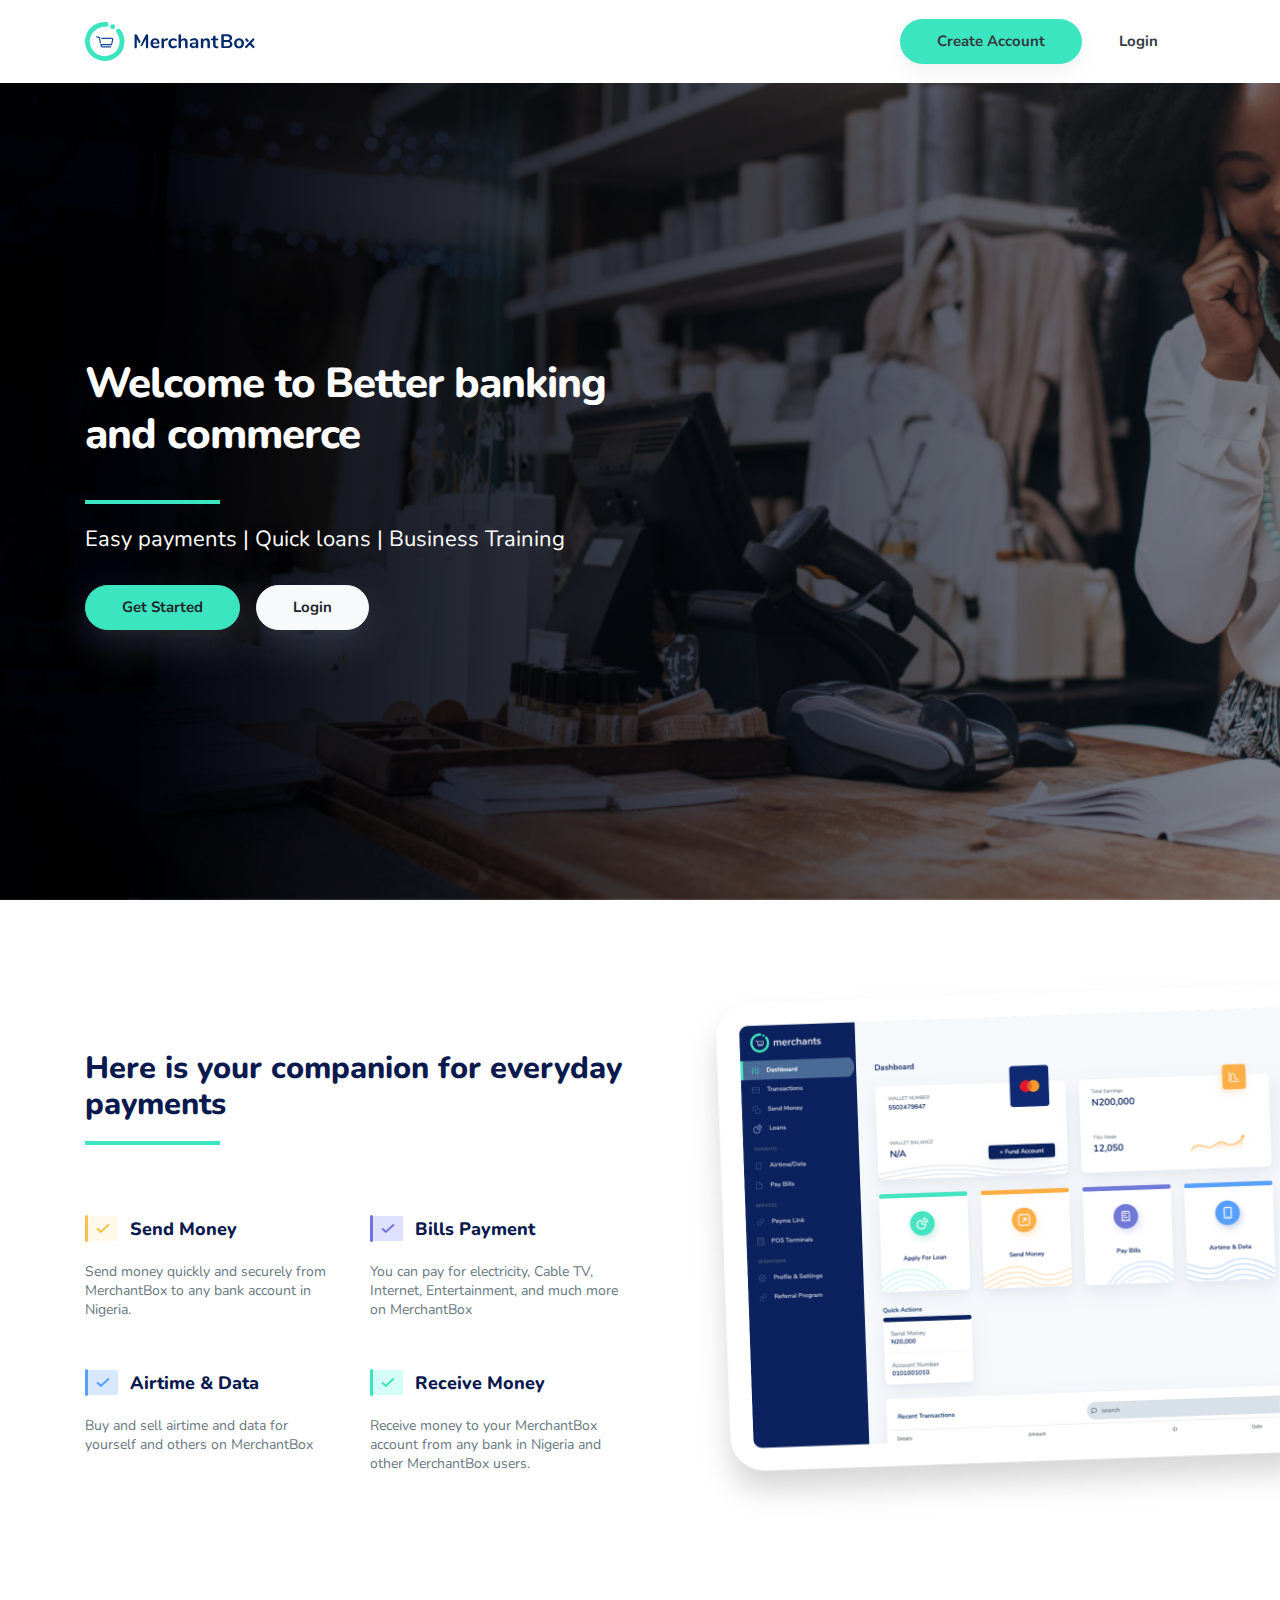
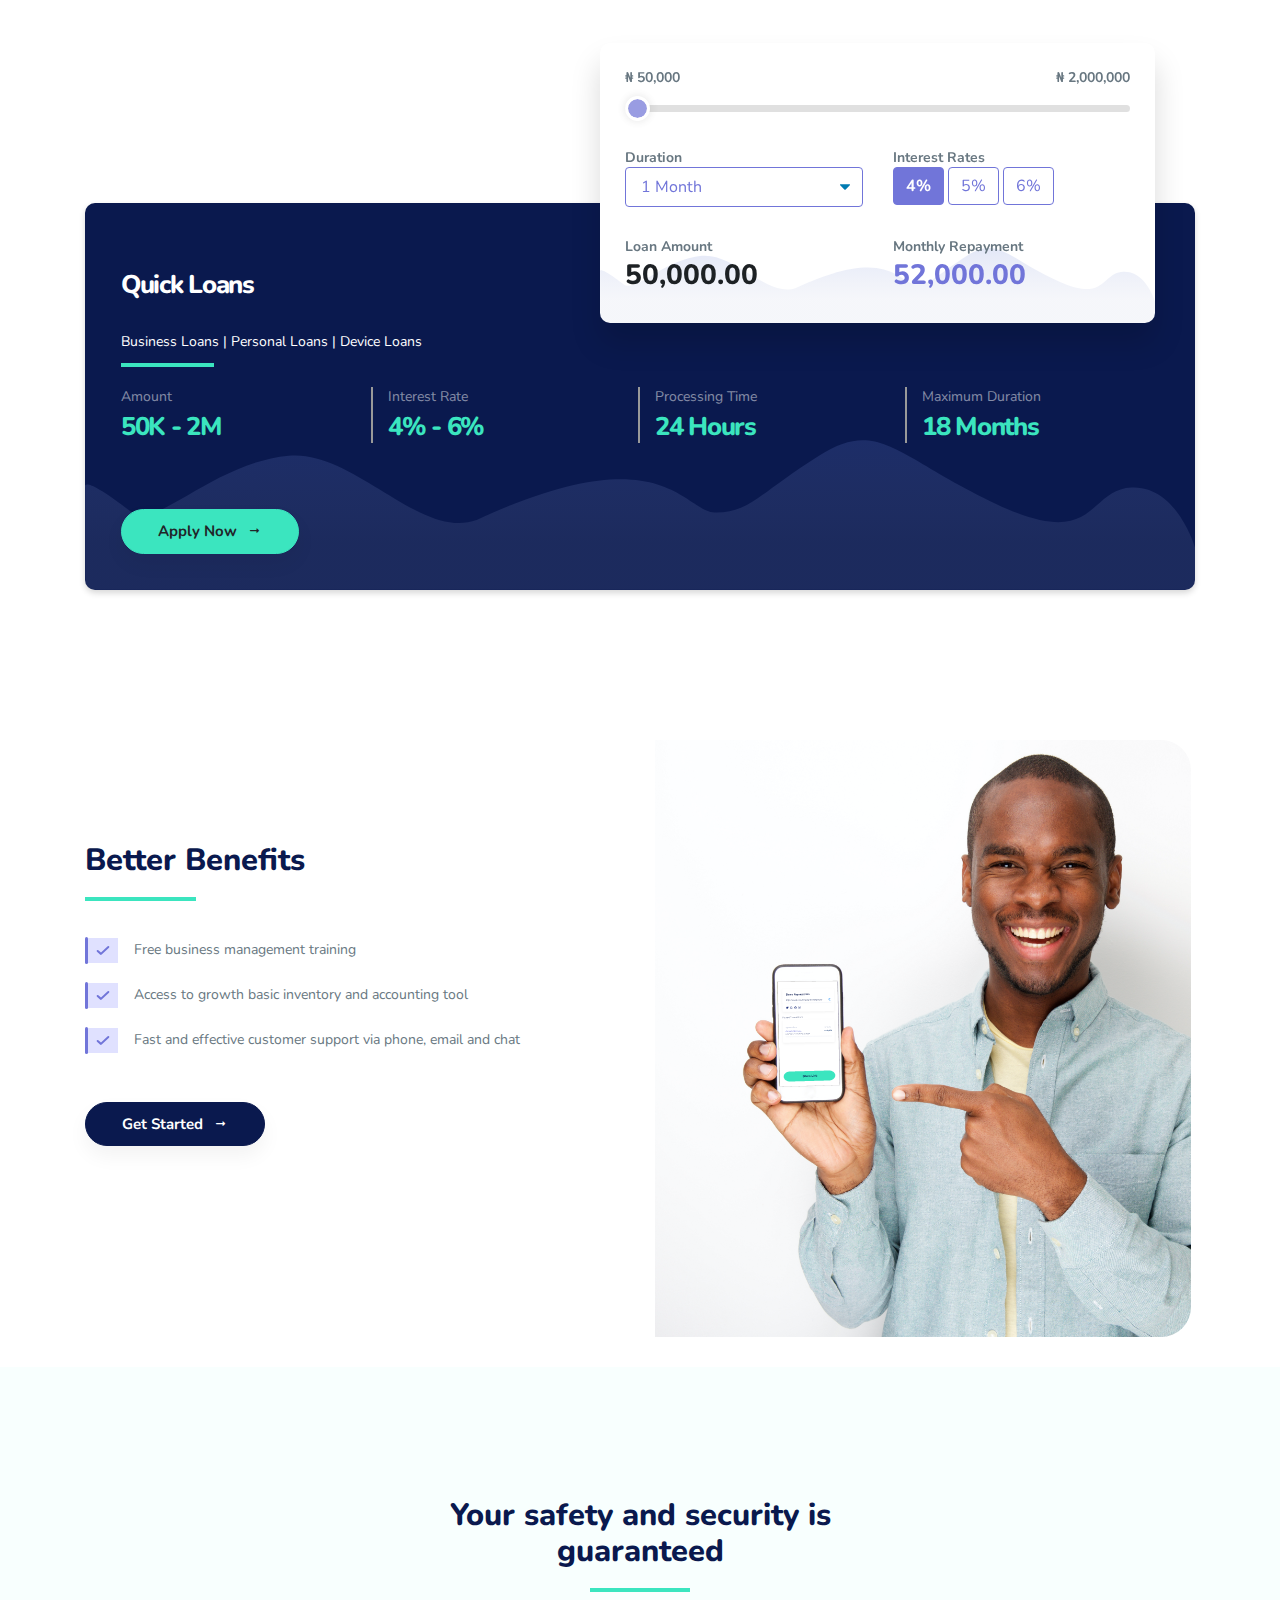
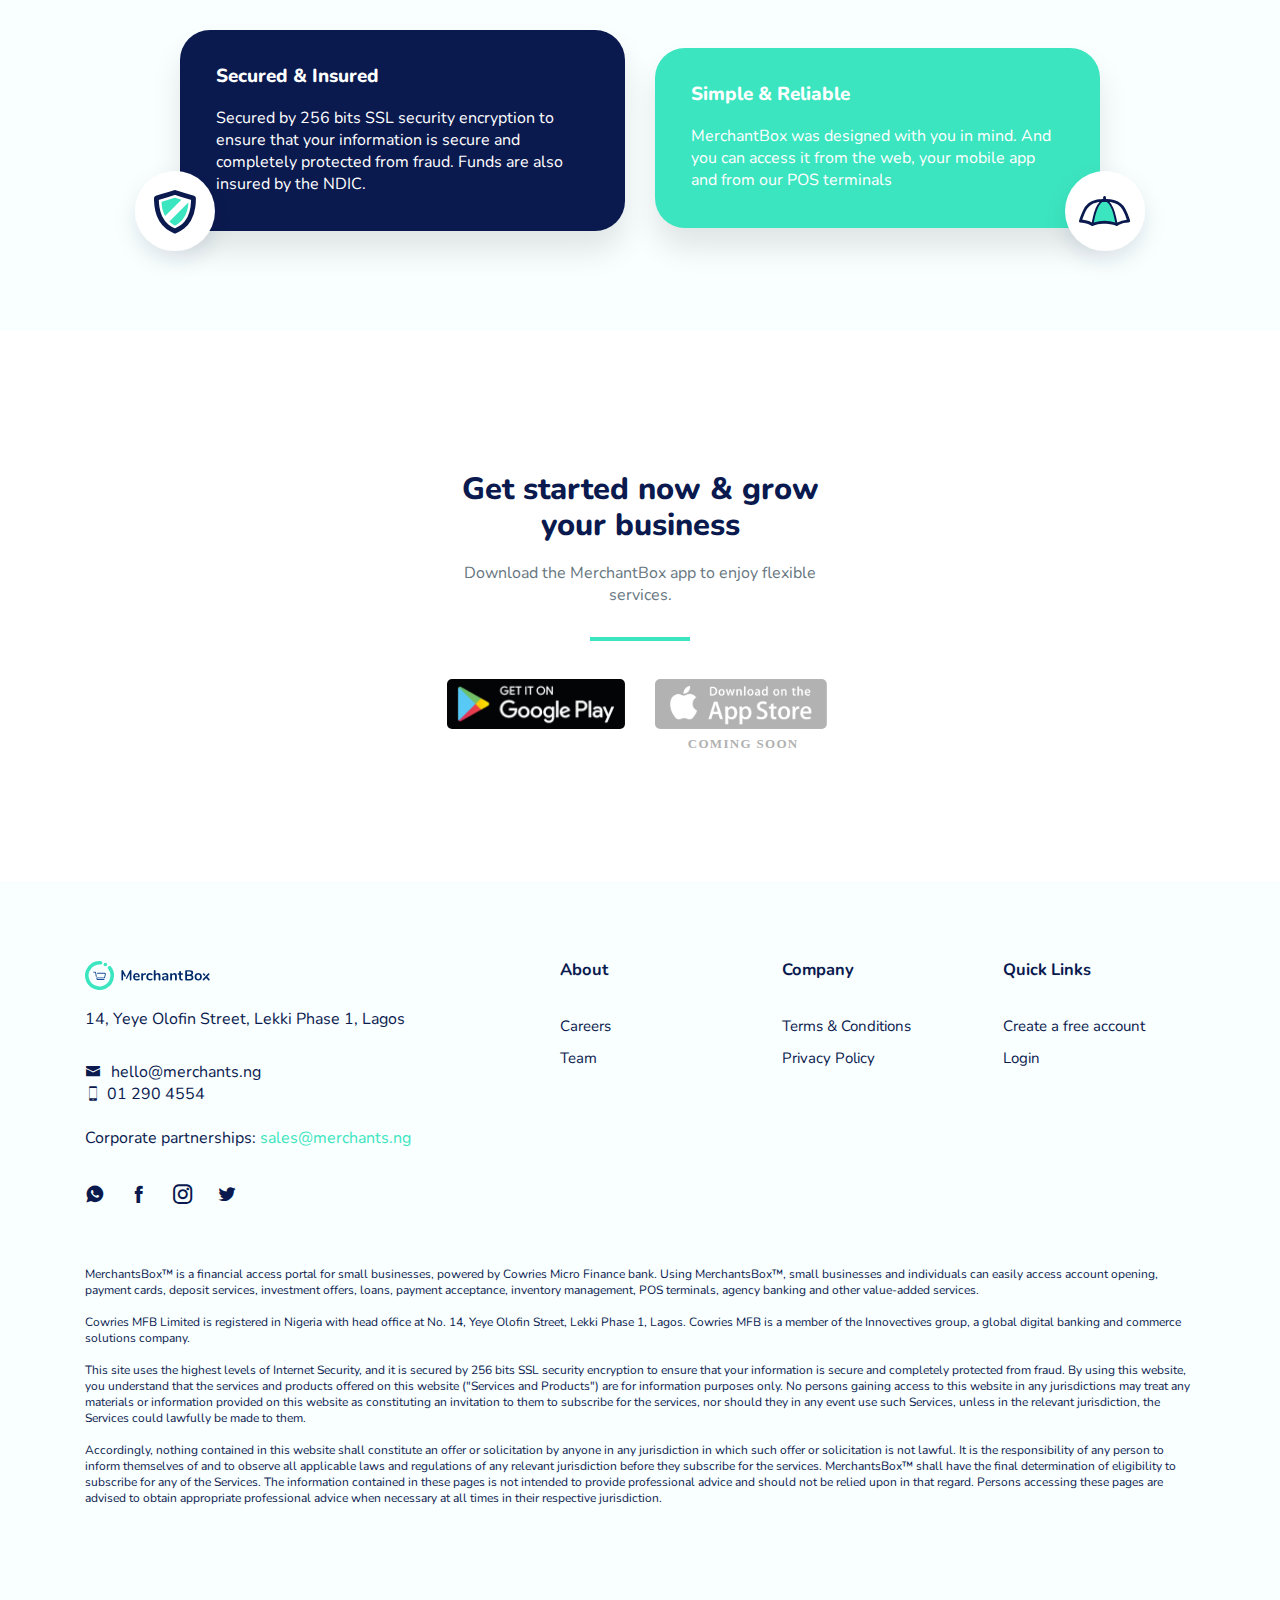
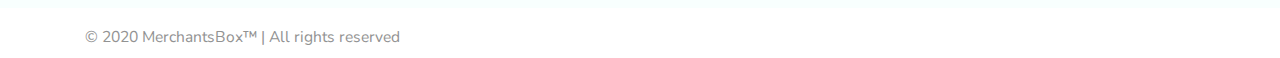
==== commit a74ef678: "change innovectives text instances to cowries" ====
--- a/public/index.html
+++ b/public/index.html
@@ -625,16 +625,14 @@
                     Accordingly, nothing contained in this website shall constitute an offer or solicitation by anyone in any jurisdiction in which such offer or solicitation is not lawful. It is the responsibility of any person to inform themselves of and to observe all applicable laws and regulations of any relevant jurisdiction before they subscribe for the services. MerchantBox shall have the final determination of eligibility to subscribe for any of the Services. The information contained in these pages is not intended to provide professional advice and should not be relied upon in that regard. Persons accessing these pages are advised to obtain appropriate professional advice when necessary at all times in their respective jurisdiction. -->
 
 
-                        MerchantsBox&trade; is a financial access portal for small businesses, powered by Innovectives Group.
-                        Using MerchantsBox&trade;, small businesses and individuals can easily access business account opening,
-                        payment card issuance, deposit services, investment offers, loans, payment acceptance, money
-                        transfer, stock management, POS management, agent banking and other value-added services.
-                        <br><br>
-
-                        Innovectives Group is represented in Nigeria by Innovectives Limited (RC 1234567) with Head
-                        office at No. 14, Yeye Olofin Street, Lekki Phase 1, Lagos. Deposit accounts, cards and loans
-                        on MerchantsBox&trade; are issued by duly licensed financial institutions.
-                        <br><br>
+                        MerchantsBox&trade; is a financial access portal for small businesses, powered by Cowries Micro
+                        Finance bank. Using MerchantsBox™, small businesses and individuals can easily access account
+                        opening, payment cards, deposit services, investment offers, loans, payment acceptance,
+                        inventory management, POS terminals, agency banking and other value-added services.<br><br>
+
+                        Cowries MFB Limited is registered in Nigeria with head office at No. 14, Yeye Olofin Street,
+                        Lekki Phase 1, Lagos. Cowries MFB is a member of the Innovectives group, a global digital
+                        banking and commerce solutions company.<br><br>
 
                         This site uses the highest levels of Internet Security, and it is secured by 256 bits SSL
                         security encryption to ensure that your information is secure and completely protected from
@@ -649,7 +647,7 @@
                         Accordingly, nothing contained in this website shall constitute an offer or solicitation by
                         anyone in any jurisdiction in which such offer or solicitation is not lawful. It is the
                         responsibility of any person to inform themselves of and to observe all applicable laws and
-                        regulations of any relevant jurisdiction before they subscribe for the services. MerchantsBox&trade;
+                        regulations of any relevant jurisdiction before they subscribe for the services. MerchantsBox™
                         shall have the final determination of eligibility to subscribe for any of the Services. The
                         information contained in these pages is not intended to provide professional advice and should
                         not be relied upon in that regard. Persons accessing these pages are advised to obtain
@@ -691,15 +689,7 @@
     <script src="assets/js/jquery-easing/jquery.easing.min.js"></script>
     <script src="assets/js/scrolling-nav.js"></script>
     <script src="index.js"></script>
-    <script>
-        function initFreshChat() {
-          window.fcWidget.init({
-            token: "e3bf99c2-ed12-4cdc-ba73-7b16cf2e747e",
-            host: "https://wchat.freshchat.com"
-          });
-        }
-        function initialize(i,t){var e;i.getElementById(t)?initFreshChat():((e=i.createElement("script")).id=t,e.async=!0,e.src="https://wchat.freshchat.com/js/widget.js",e.onload=initFreshChat,i.head.appendChild(e))}function initiateCall(){initialize(document,"freshchat-js-sdk")}window.addEventListener?window.addEventListener("load",initiateCall,!1):window.attachEvent("load",initiateCall,!1);
-      </script>
+    <script> function initFreshChat() { window.fcWidget.init({ token: "a3aa7b00-bdda-4fc2-8fa1-b112ddecc600", host: "https://wchat.freshchat.com" }); } function initialize(i, t) { var e; i.getElementById(t) ? initFreshChat() : ((e = i.createElement("script")).id = t, e.async = !0, e.src = "https://wchat.freshchat.com/js/widget.js", e.onload = initFreshChat, i.head.appendChild(e)) } function initiateCall() { initialize(document, "freshchat-js-sdk") } window.addEventListener ? window.addEventListener("load", initiateCall, !1) : window.attachEvent("load", initiateCall, !1); </script>
 </body>
 
 </html>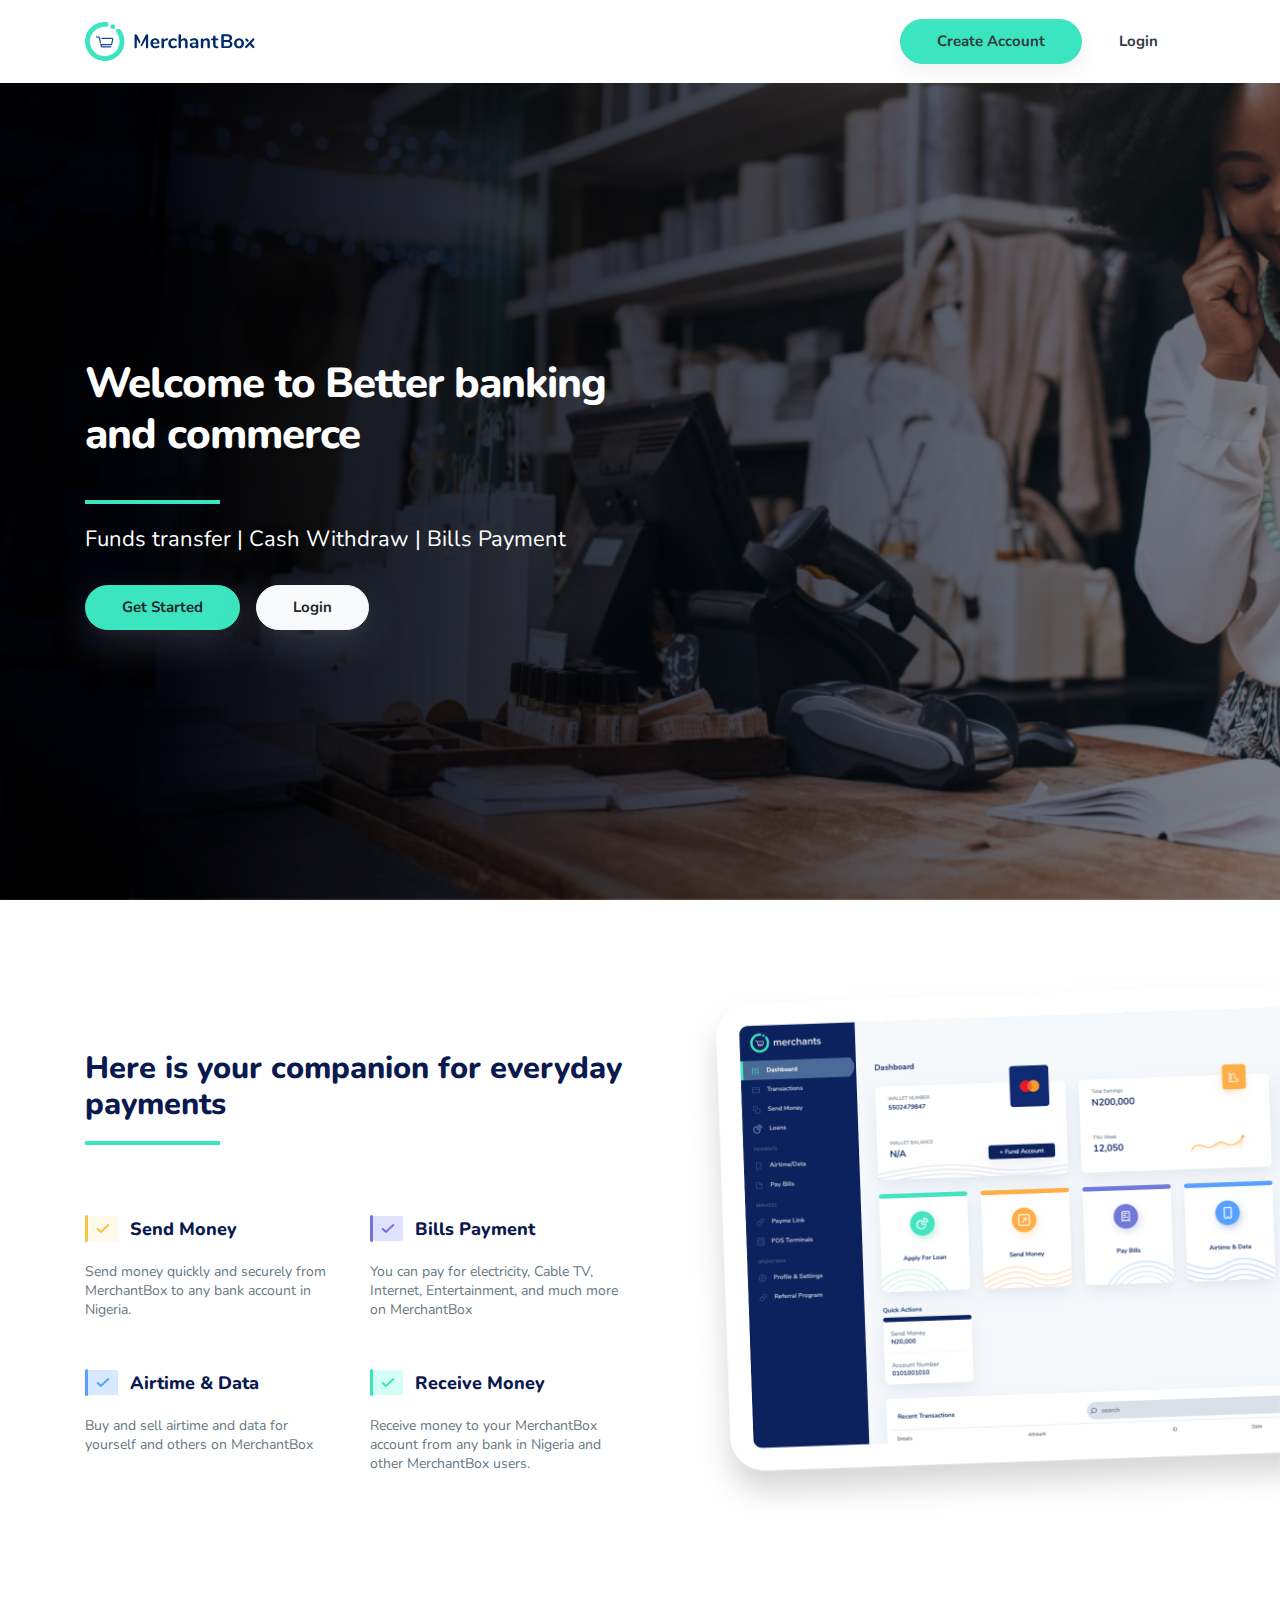
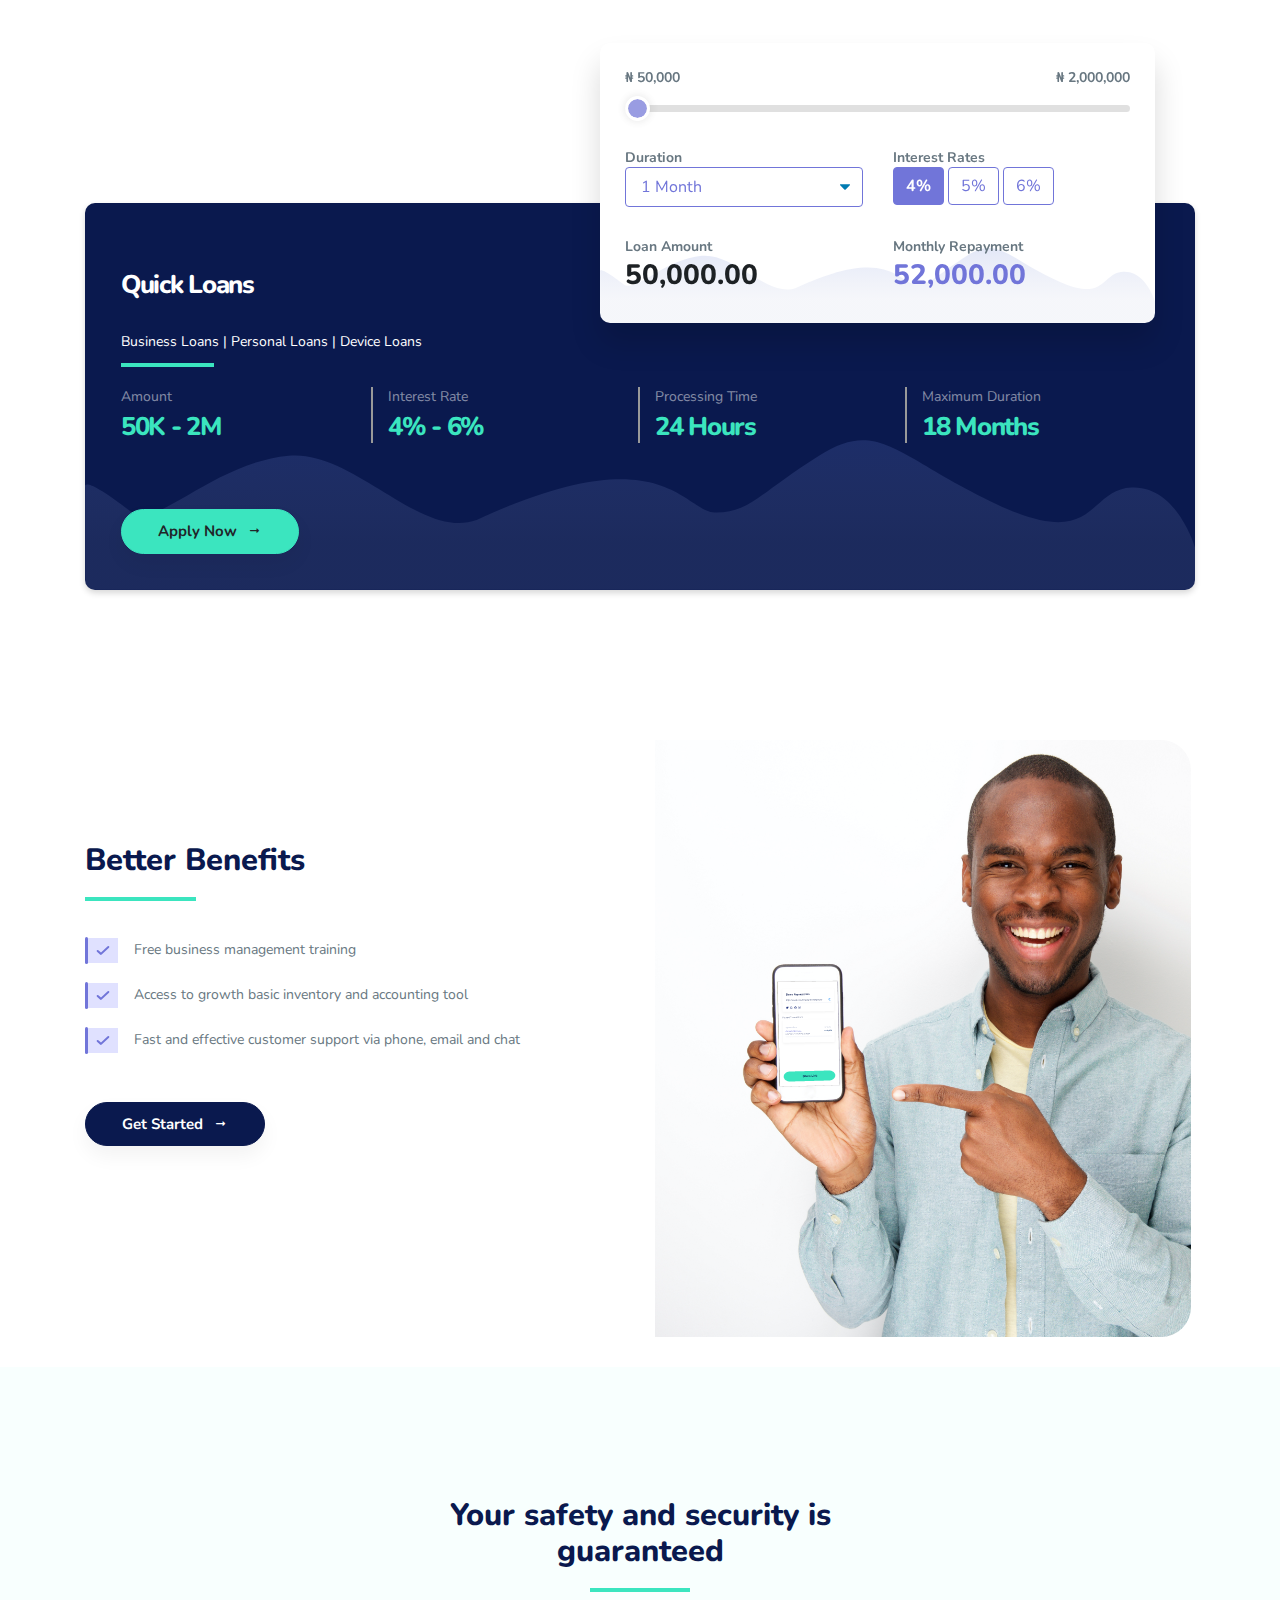
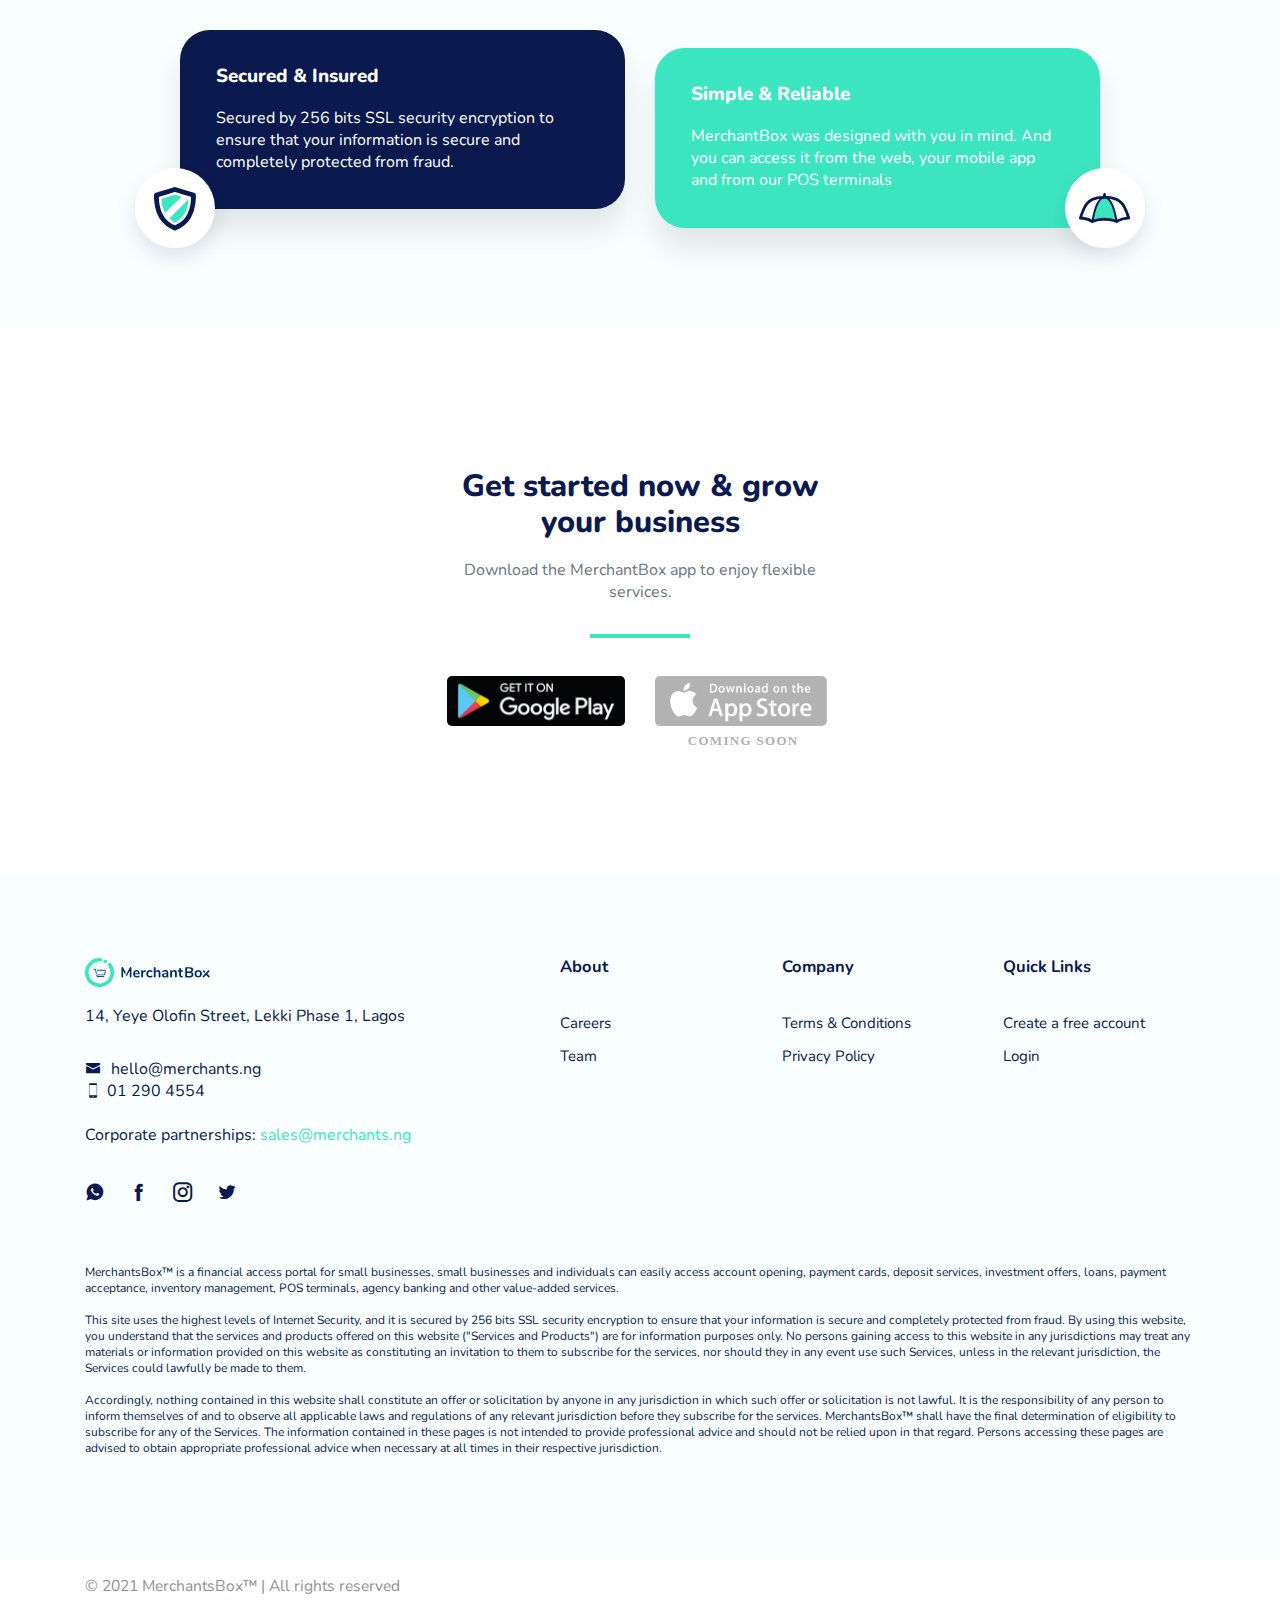
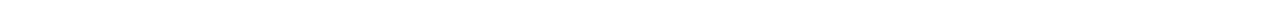
==== commit a3f31532: "rename cowries to innovectives" ====
--- a/public/index.html
+++ b/public/index.html
@@ -81,7 +81,8 @@
                                 <!-- A collection of business tools aimed at providing the support and infrastructure required to help promote SME growth. -->
                                 <!-- A digital tool-box for banking, loans, payment and commerce; built to empower you and
                                 your business -->
-                                Easy payments | Quick loans | Business Training
+                                <!-- Easy payments | Quick loans | Business Training -->
+                                Funds transfer | Cash Withdraw | Bills Payment
                             </p>
                             <a href="https://app.merchants.ng/register"
                                 class="btn btn-accent-color font-weight-bold feather-shadow px-5 mb-2 mr-md-3">Get
@@ -475,7 +476,8 @@
                         <h5>Secured &amp; Insured</h5>
                         <p>
                             Secured by 256 bits SSL security encryption to ensure that your information is secure and
-                            completely protected from fraud. Funds are also insured by the NDIC.
+                            completely protected from fraud. 
+                            <!-- Funds are also insured by the NDIC. -->
                         </p>
                     </div>
                 </div>
@@ -625,14 +627,16 @@
                     Accordingly, nothing contained in this website shall constitute an offer or solicitation by anyone in any jurisdiction in which such offer or solicitation is not lawful. It is the responsibility of any person to inform themselves of and to observe all applicable laws and regulations of any relevant jurisdiction before they subscribe for the services. MerchantBox shall have the final determination of eligibility to subscribe for any of the Services. The information contained in these pages is not intended to provide professional advice and should not be relied upon in that regard. Persons accessing these pages are advised to obtain appropriate professional advice when necessary at all times in their respective jurisdiction. -->
 
 
-                        MerchantsBox&trade; is a financial access portal for small businesses, powered by Cowries Micro
-                        Finance bank. Using MerchantsBox™, small businesses and individuals can easily access account
+                        MerchantsBox&trade; is a financial access portal for small businesses, 
+                        <!-- powered by Cowries Micro
+                        Finance bank. Using MerchantsBox™,  -->
+                        small businesses and individuals can easily access account
                         opening, payment cards, deposit services, investment offers, loans, payment acceptance,
                         inventory management, POS terminals, agency banking and other value-added services.<br><br>
 
-                        Cowries MFB Limited is registered in Nigeria with head office at No. 14, Yeye Olofin Street,
+                        <!-- Cowries MFB Limited is registered in Nigeria with head office at No. 14, Yeye Olofin Street,
                         Lekki Phase 1, Lagos. Cowries MFB is a member of the Innovectives group, a global digital
-                        banking and commerce solutions company.<br><br>
+                        banking and commerce solutions company.<br><br> -->
 
                         This site uses the highest levels of Internet Security, and it is secured by 256 bits SSL
                         security encryption to ensure that your information is secure and completely protected from
@@ -666,7 +670,7 @@
             <div class="row">
                 <div class="col-lg-6">
                     <div class="text-center text-lg-left">
-                        &copy; 2020 MerchantsBox&trade; | All rights reserved
+                        &copy; 2021 MerchantsBox&trade; | All rights reserved
                     </div>
                     <div class="p-3 d-md-none"></div>
                 </div>
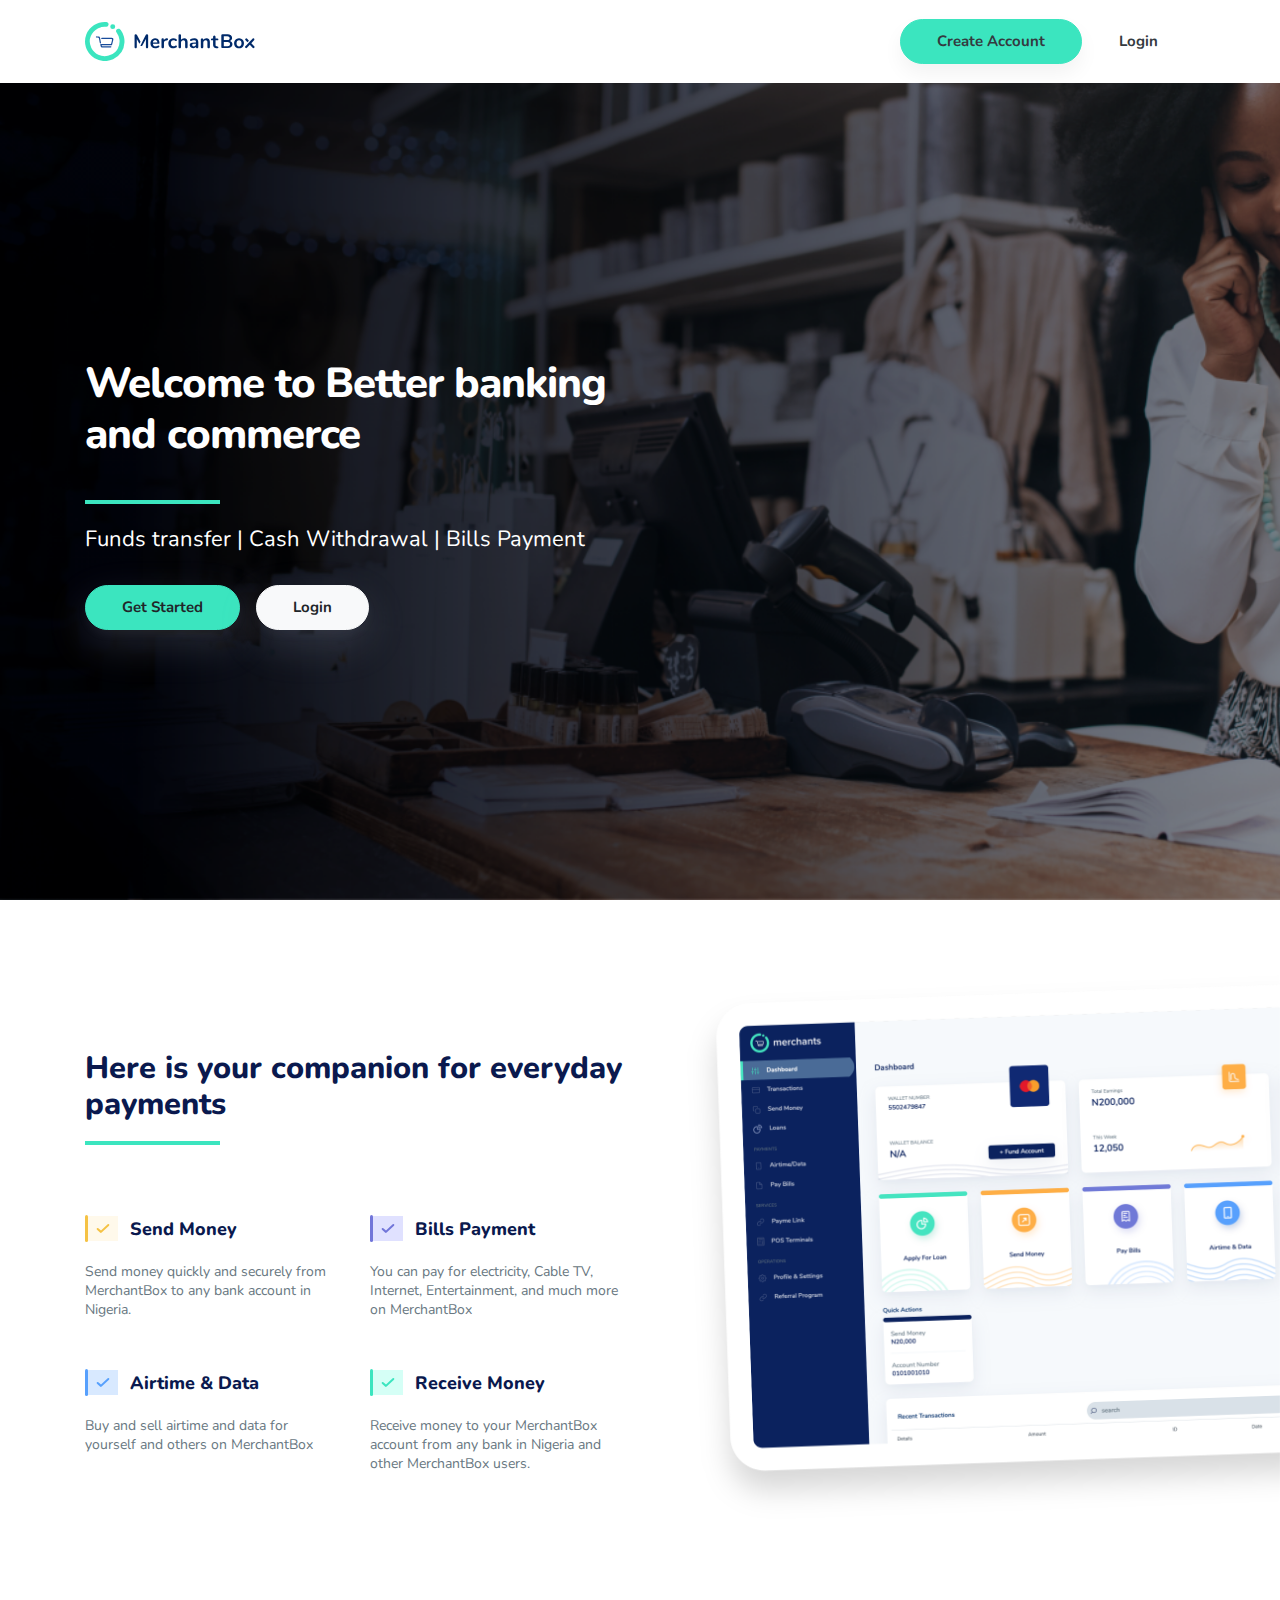
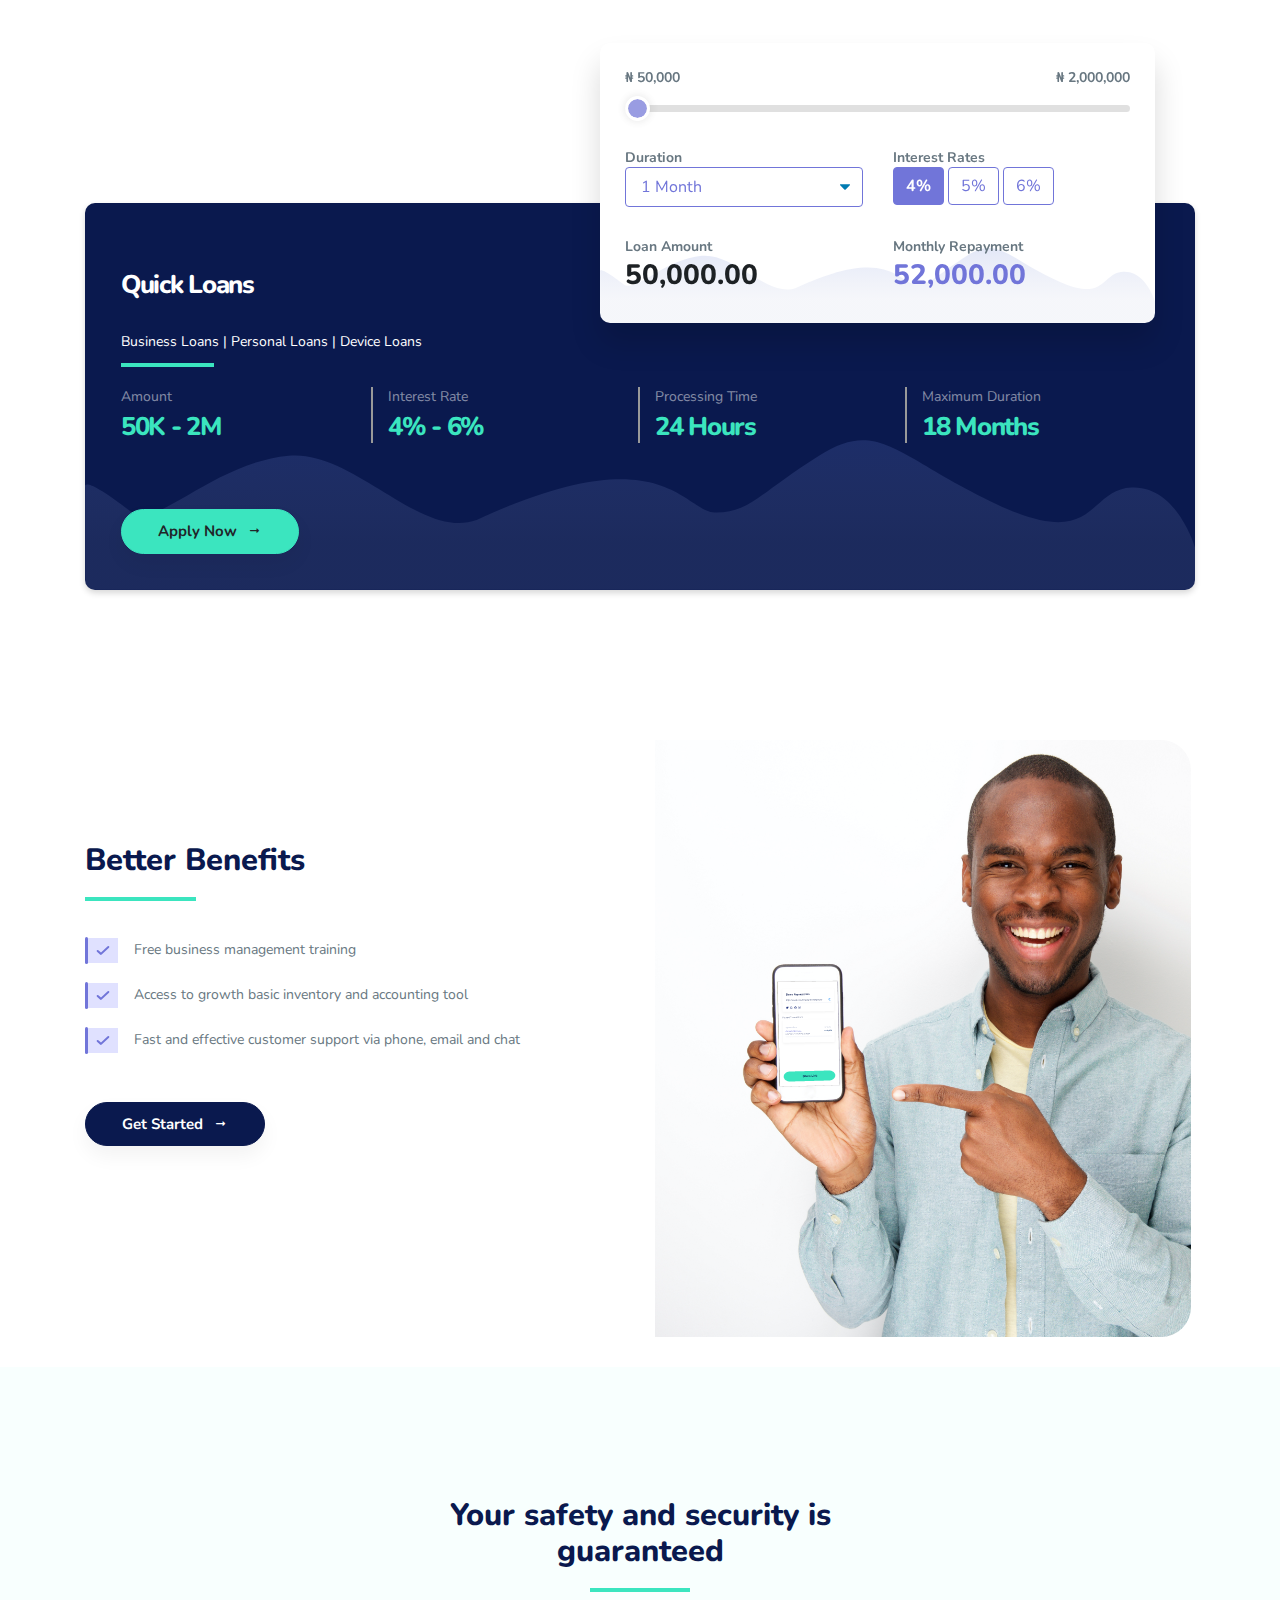
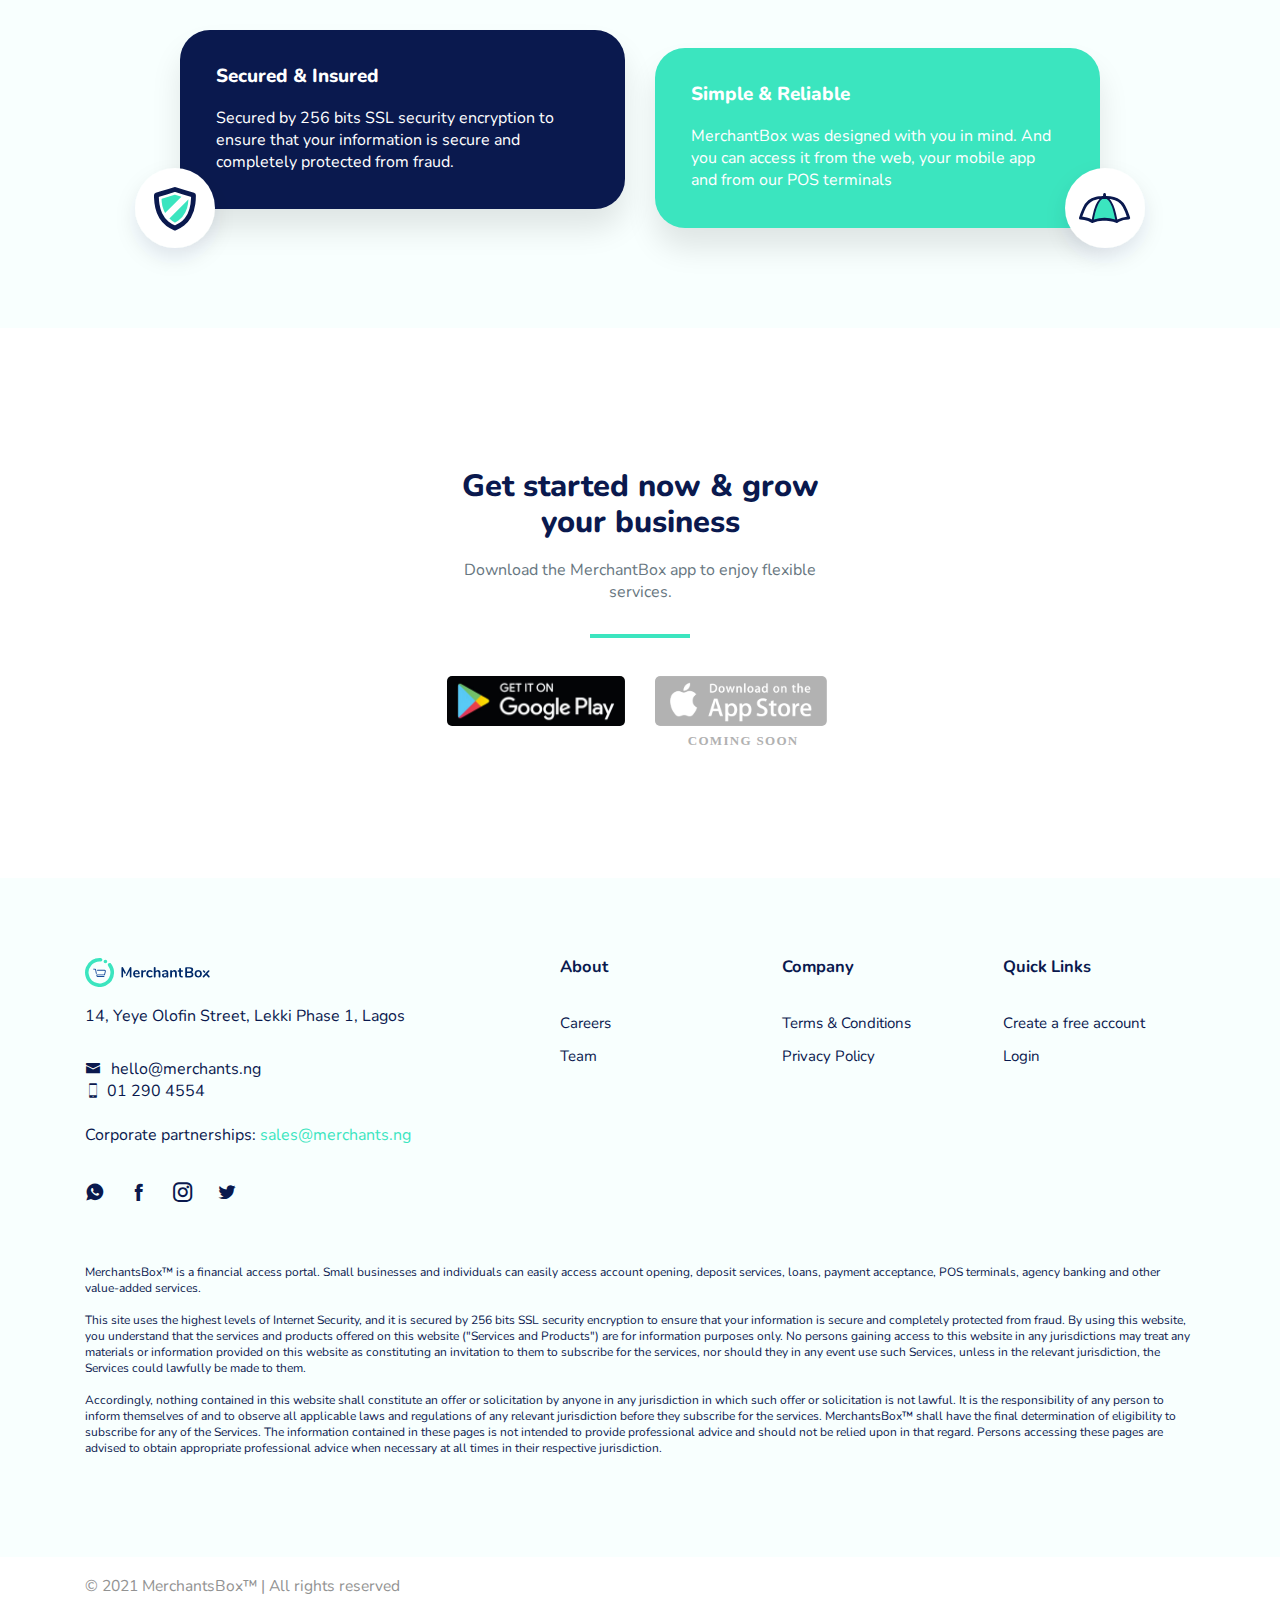
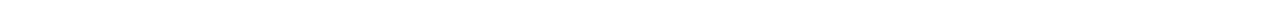
==== commit 7119d9a6: "fix footer" ====
--- a/public/index.html
+++ b/public/index.html
@@ -82,7 +82,7 @@
                                 <!-- A digital tool-box for banking, loans, payment and commerce; built to empower you and
                                 your business -->
                                 <!-- Easy payments | Quick loans | Business Training -->
-                                Funds transfer | Cash Withdraw | Bills Payment
+                                Funds transfer | Cash Withdrawal | Bills Payment
                             </p>
                             <a href="https://app.merchants.ng/register"
                                 class="btn btn-accent-color font-weight-bold feather-shadow px-5 mb-2 mr-md-3">Get
@@ -615,7 +615,7 @@
             <div class="row mt-4">
                 <div class="col-lg-12">
                     <p class="small">
-                        <!-- MerchantBox is a financial access portal for small businesses, powered by Innovectives Group. Using MerchantBox, small businesses and interested individuals can easily access business account opening, payment card issuance, deposit services, investment offers, loans, payment acceptance, money transfer, stock management, POS management, agent banking and other value-added services.
+                        <!-- MerchantBox is a financial access portal. powered by Innovectives Group. Using MerchantBox, small businesses and interested individuals can easily access business account opening, payment card issuance, deposit services, investment offers, loans, payment acceptance, money transfer, stock management, POS management, agent banking and other value-added services.
                     <br><br>
                     Innovectives Group is represented in Nigeria by Innovectives Limited (RC 1234567) with Head office at No. 14, Yeye Olofin Street, Lekki Phase 1, Lagos.
                     <br><br>
@@ -627,12 +627,12 @@
                     Accordingly, nothing contained in this website shall constitute an offer or solicitation by anyone in any jurisdiction in which such offer or solicitation is not lawful. It is the responsibility of any person to inform themselves of and to observe all applicable laws and regulations of any relevant jurisdiction before they subscribe for the services. MerchantBox shall have the final determination of eligibility to subscribe for any of the Services. The information contained in these pages is not intended to provide professional advice and should not be relied upon in that regard. Persons accessing these pages are advised to obtain appropriate professional advice when necessary at all times in their respective jurisdiction. -->
 
 
-                        MerchantsBox&trade; is a financial access portal for small businesses, 
+                        MerchantsBox&trade; is a financial access portal. 
                         <!-- powered by Cowries Micro
                         Finance bank. Using MerchantsBox™,  -->
-                        small businesses and individuals can easily access account
-                        opening, payment cards, deposit services, investment offers, loans, payment acceptance,
-                        inventory management, POS terminals, agency banking and other value-added services.<br><br>
+                        Small businesses and individuals can easily access account
+                        opening,  deposit services, loans, payment acceptance,
+                        POS terminals, agency banking and other value-added services.<br><br>
 
                         <!-- Cowries MFB Limited is registered in Nigeria with head office at No. 14, Yeye Olofin Street,
                         Lekki Phase 1, Lagos. Cowries MFB is a member of the Innovectives group, a global digital
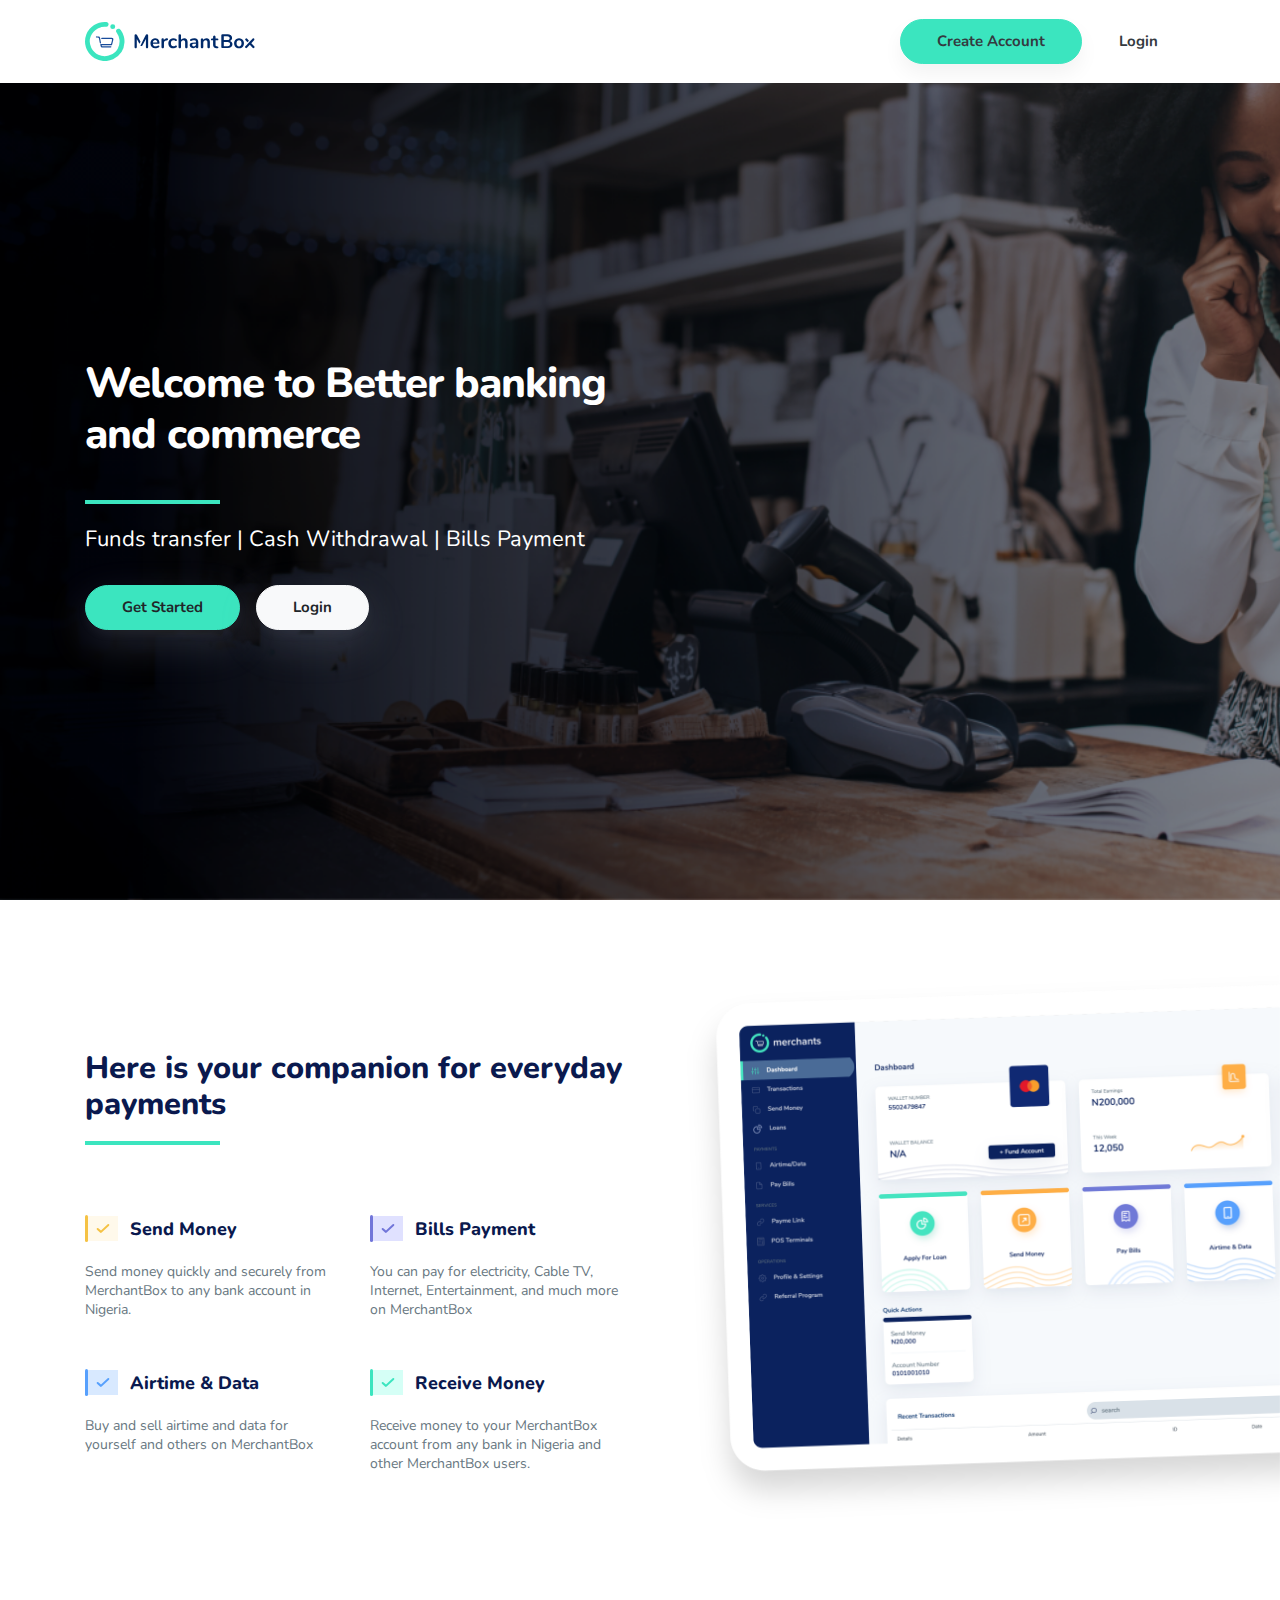
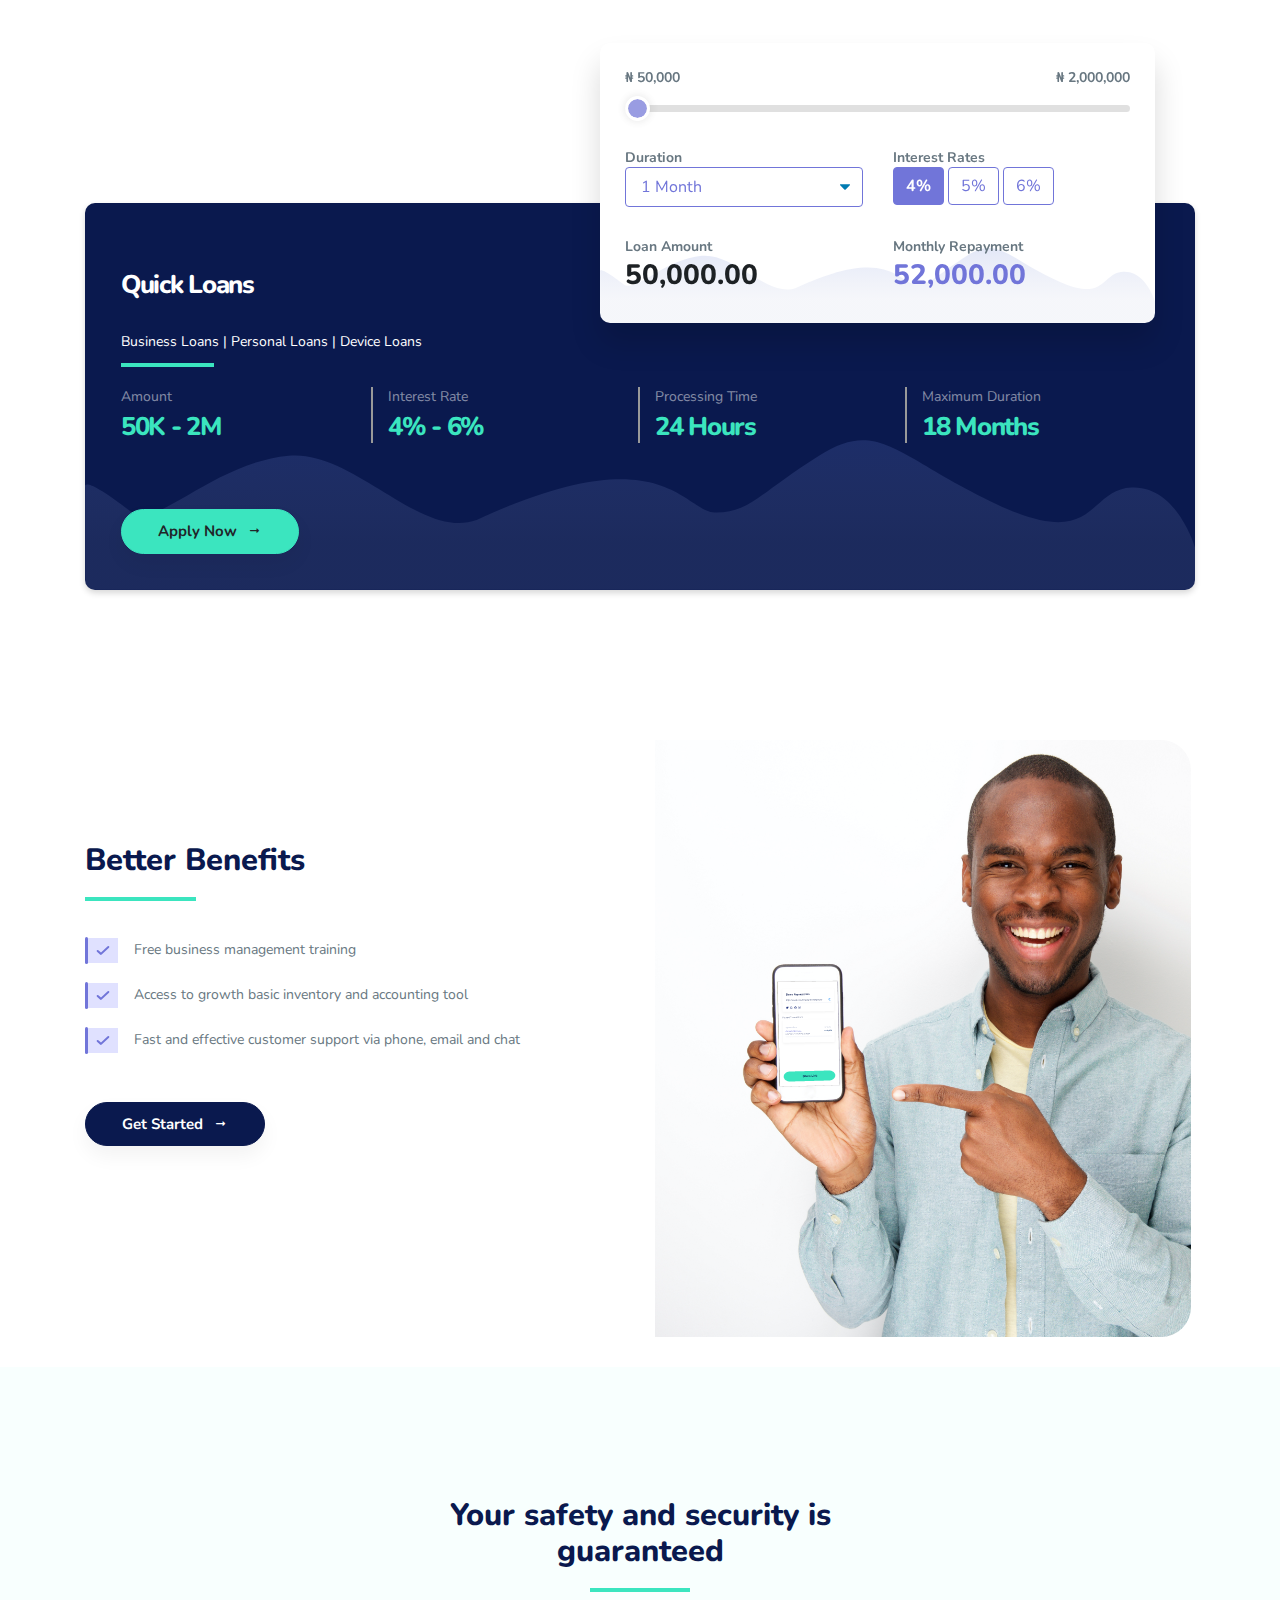
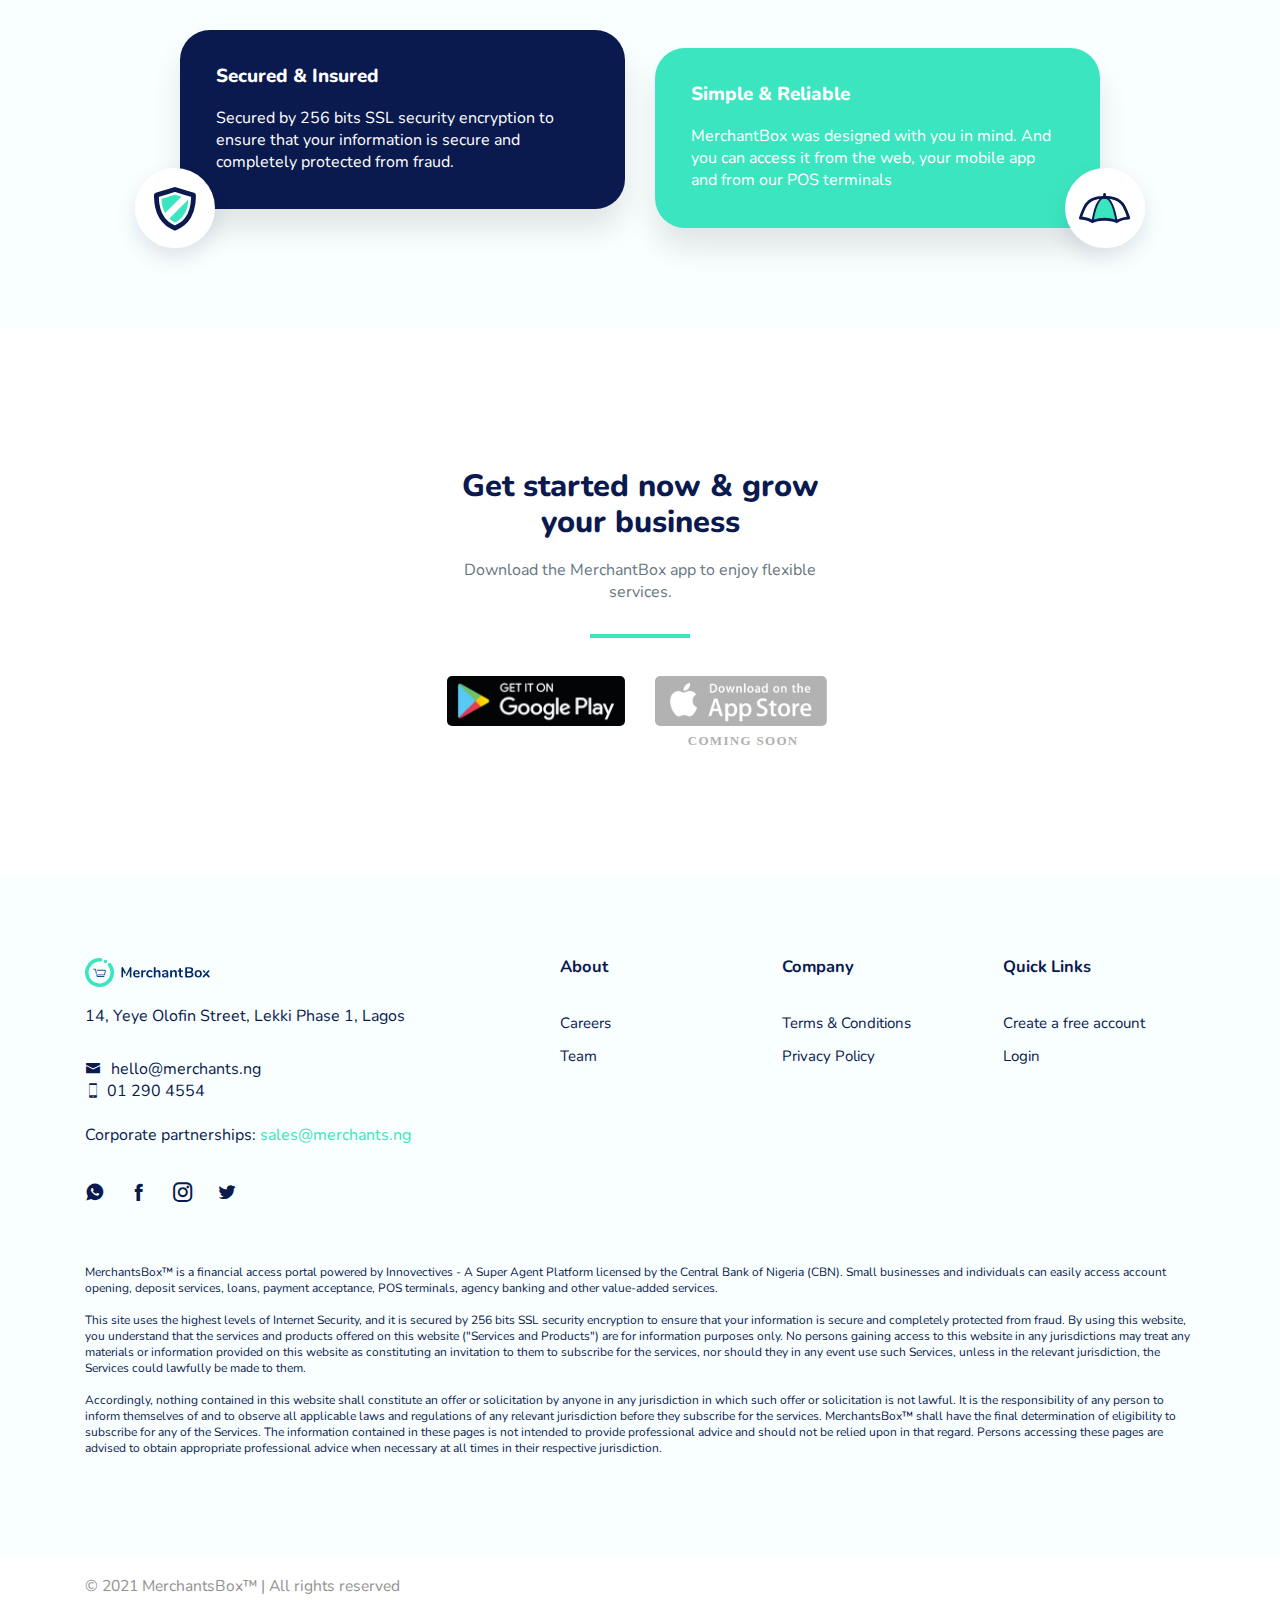
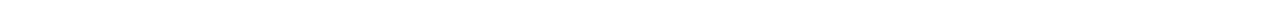
==== commit 04f79446: "fix footer" ====
--- a/public/index.html
+++ b/public/index.html
@@ -627,7 +627,7 @@
                     Accordingly, nothing contained in this website shall constitute an offer or solicitation by anyone in any jurisdiction in which such offer or solicitation is not lawful. It is the responsibility of any person to inform themselves of and to observe all applicable laws and regulations of any relevant jurisdiction before they subscribe for the services. MerchantBox shall have the final determination of eligibility to subscribe for any of the Services. The information contained in these pages is not intended to provide professional advice and should not be relied upon in that regard. Persons accessing these pages are advised to obtain appropriate professional advice when necessary at all times in their respective jurisdiction. -->
 
 
-                        MerchantsBox&trade; is a financial access portal. 
+                        MerchantsBox&trade; is a financial access portal powered by Innovectives - A Super Agent Platform licensed by the Central Bank of Nigeria (CBN). 
                         <!-- powered by Cowries Micro
                         Finance bank. Using MerchantsBox™,  -->
                         Small businesses and individuals can easily access account
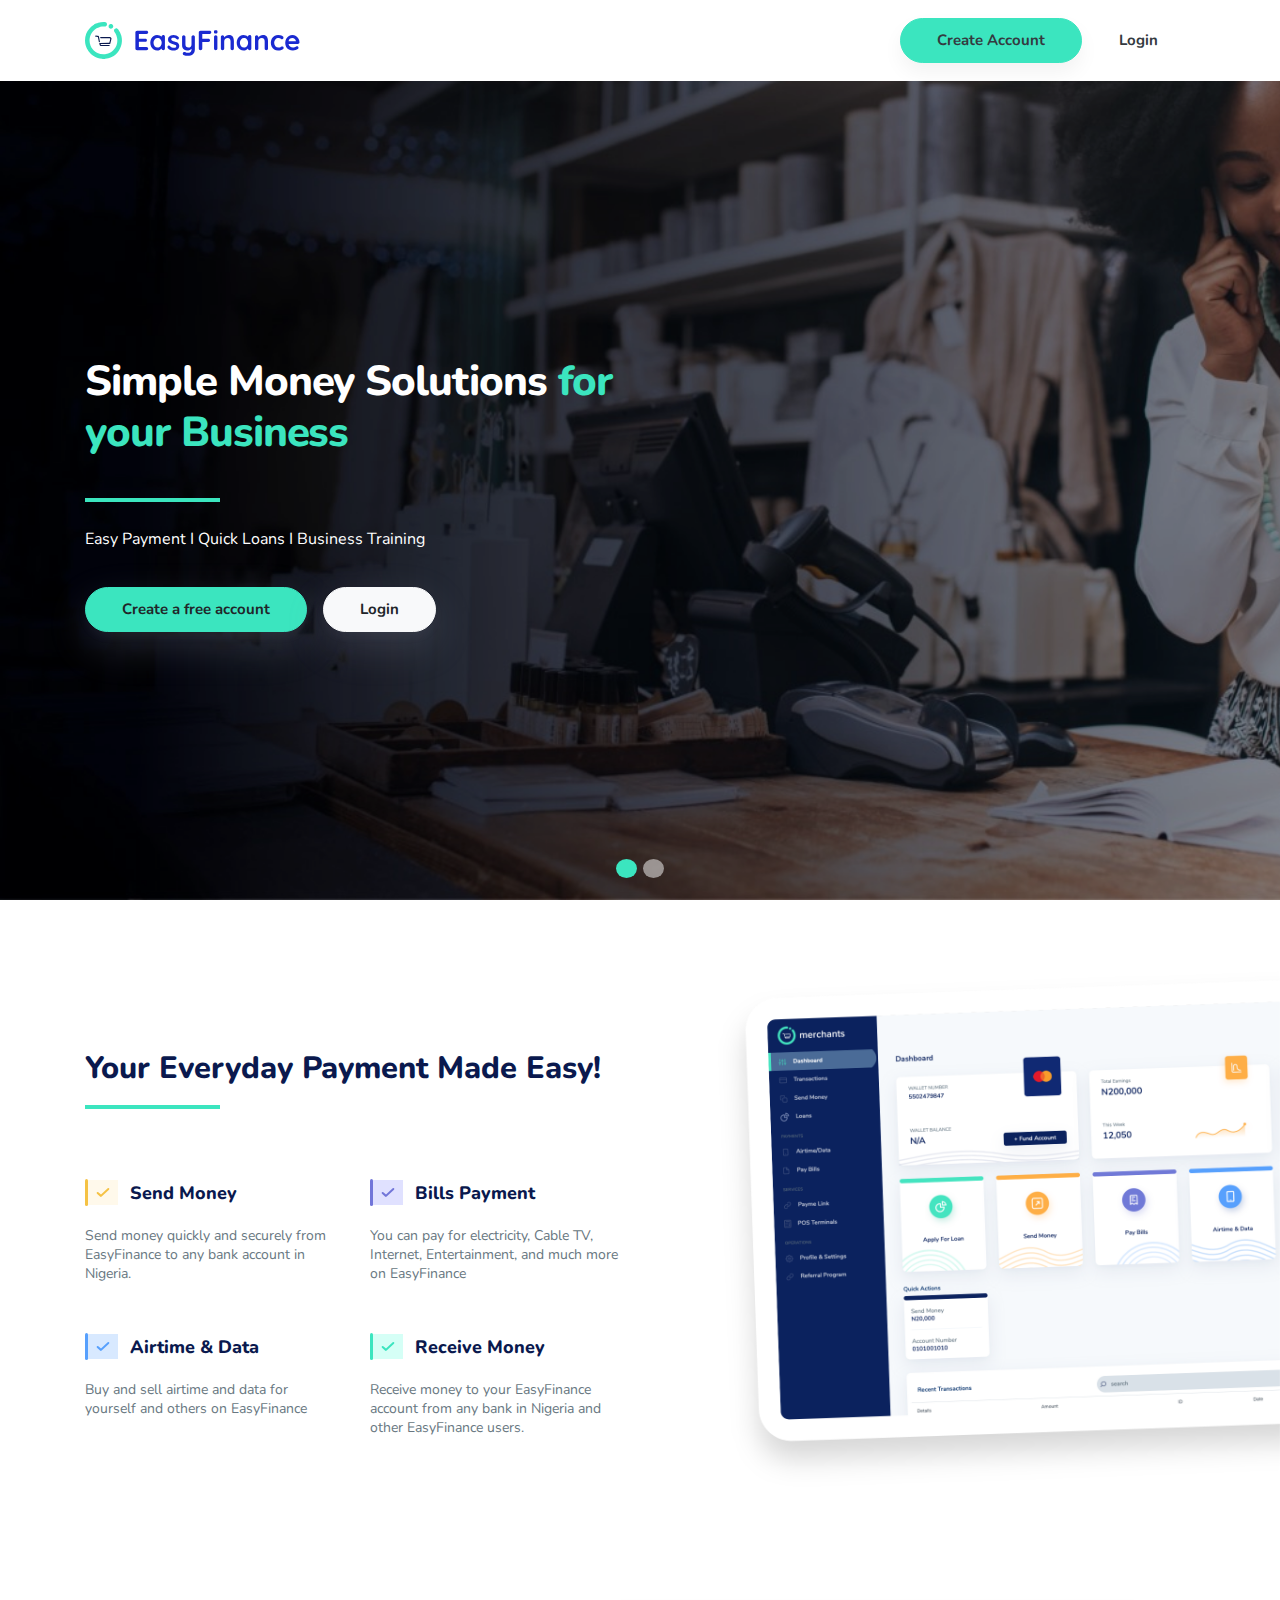
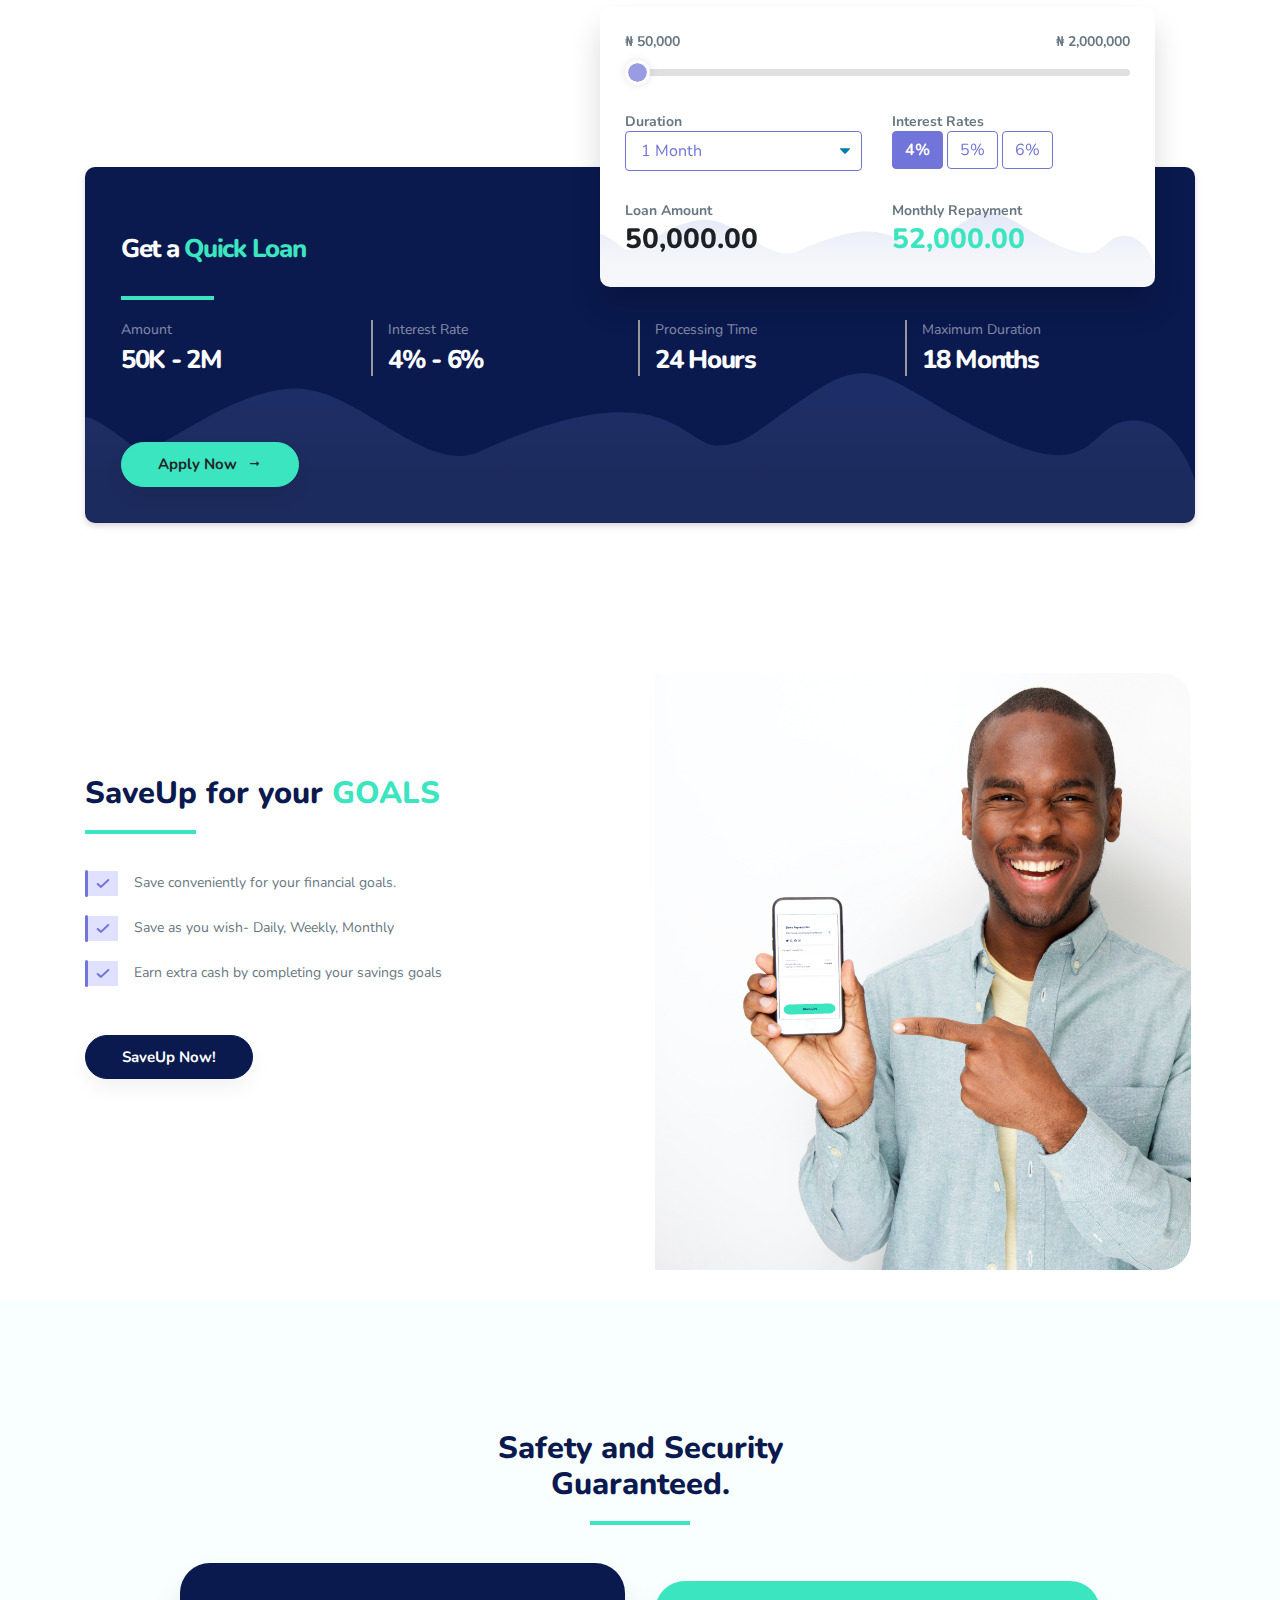
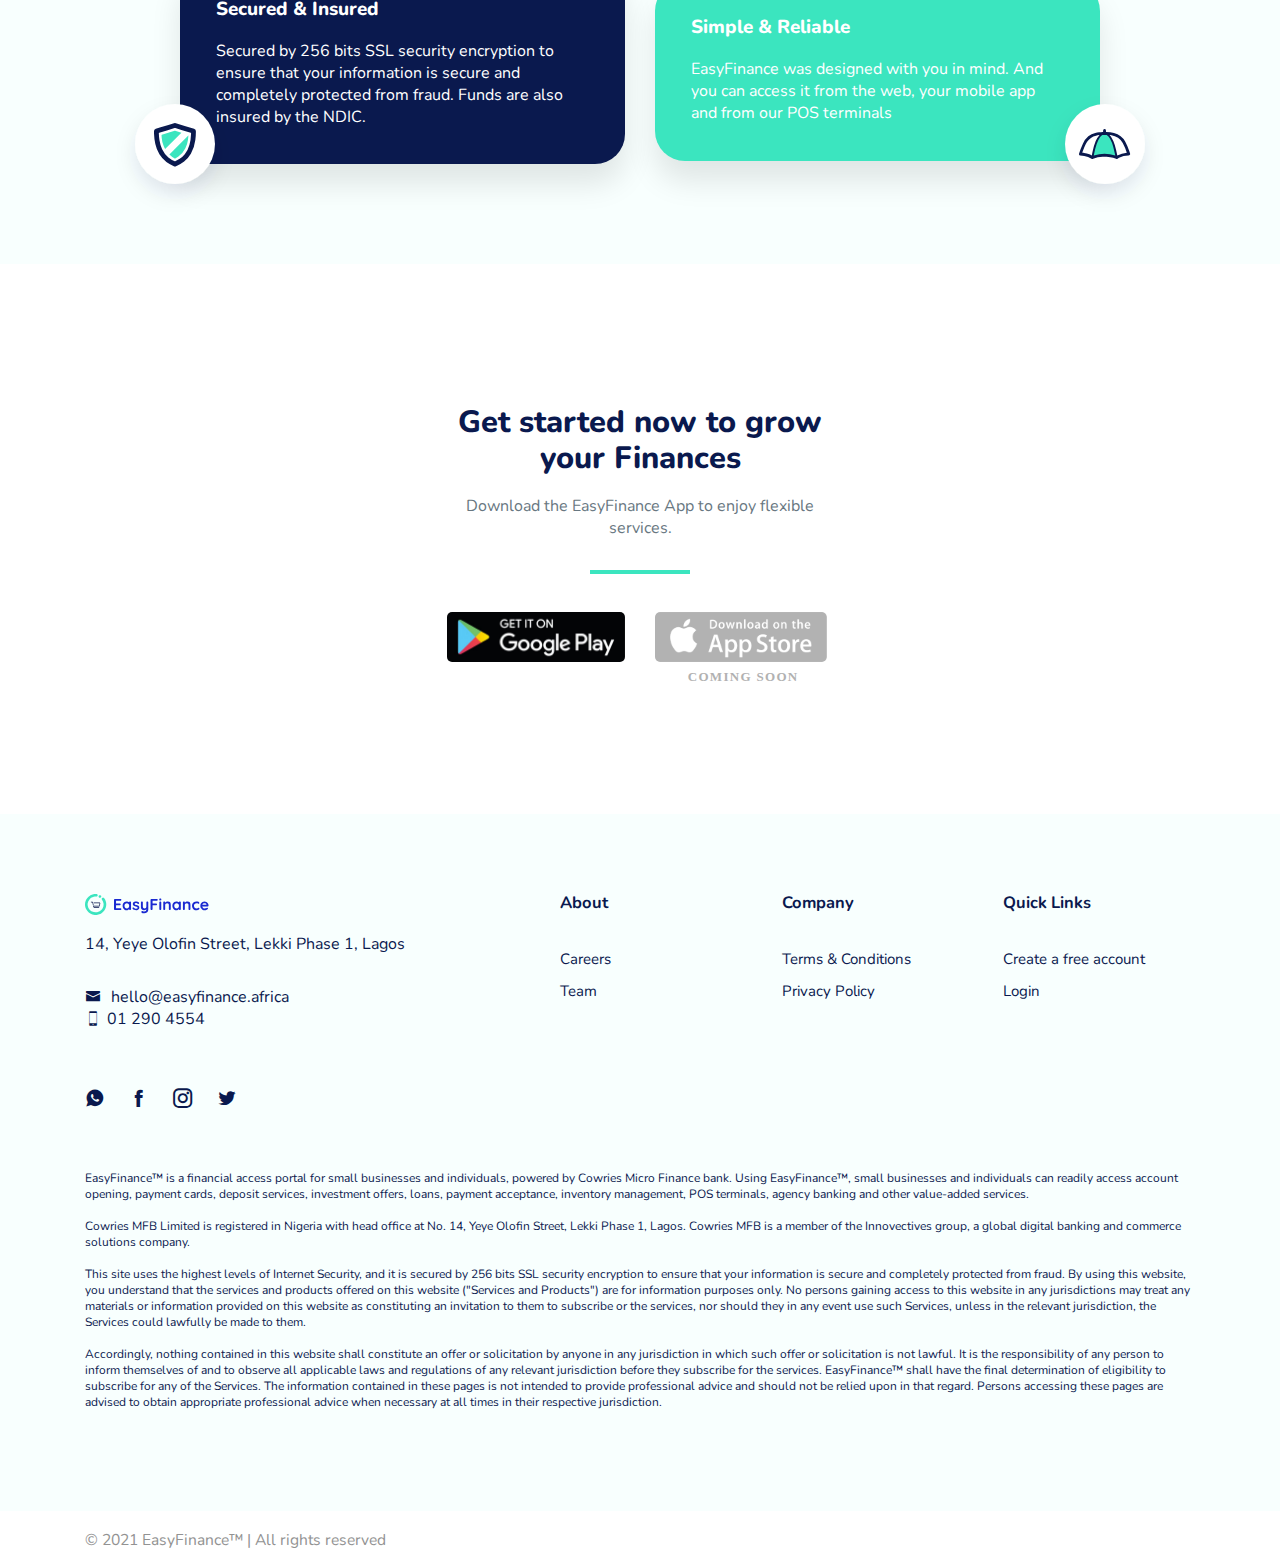
==== commit 549a9a0d: "rework easy finance designs" ====
--- a/public/index.html
+++ b/public/index.html
@@ -4,7 +4,7 @@
 
 <head>
     <meta http-equiv="Content-Type" content="text/html; charset=utf-8" />
-    <title>MerchantBox | Better banking and commerce</title>
+    <title>EasyFinance | Better banking and commerce</title>
 
     <!-- SEO CONFIG -->
     <meta name="viewport" content="width=device-width, initial-scale=1.0" />
@@ -28,15 +28,17 @@
 
 
 
-    <section class="top-section">
-
-        <div class="overlay">
+    <!-- <section class="top-section"> -->
+    <section class="">
+
+
+        <div class="">
 
             <!-- Navigation bar -->
             <nav class="navbar navbar-expand-md navbar-light fixed-top py-4 bg-white">
                 <div class="container">
                     <a class="navbar-brand" href="https://www.merchants.ng/">
-                        <img src="assets/images/main-logo.svg" class="forceImage" alt="MerchantBox">
+                        <img src="assets/images/main-logo.svg" class="forceImage" alt="EasyFinance">
                     </a>
                     <button class="navbar-toggler" type="button" data-toggle="collapse"
                         data-target="#navbarSupportedContent" aria-controls="navbarSupportedContent"
@@ -65,39 +67,102 @@
 
 
             <!-- top Area content -->
-            <div class="container">
-                <div class="row vh-100">
-                    <div class="col-lg-6 col-md-10 mx-auto my-auto">
-                        <div class="px-3 px-md-0 text-left">
-                            <!-- hacking space -->
-                            <div class="p-3"></div>
-                            <!-- hacking space -->
-
-                            <!-- <h1 class="main-banner-text">Small Business Growth Partner</h1> -->
-                            <h1 class="main-banner-text">Welcome to Better banking and commerce</h1>
-                            <!-- <h1 class="main-banner-text">SME business <span>Growth</span> and <span>Profitability</span> Partner</h1> -->
-                            <hr class="large-border">
-                            <p class="home-description">
-                                <!-- A collection of business tools aimed at providing the support and infrastructure required to help promote SME growth. -->
-                                <!-- A digital tool-box for banking, loans, payment and commerce; built to empower you and
-                                your business -->
-                                <!-- Easy payments | Quick loans | Business Training -->
-                                Funds transfer | Cash Withdrawal | Bills Payment
-                            </p>
-                            <a href="https://app.merchants.ng/register"
-                                class="btn btn-accent-color font-weight-bold feather-shadow px-5 mb-2 mr-md-3">Get
-                                Started</a>
-                            <a href="https://app.merchants.ng"
-                                class="btn btn-light font-weight-bold mb-2 feather-shadow px-5">Login</a>
-
-                            <!--<a href="#featuresPane" class="bubble-scroller js-scroll-trigger">
-                            <i class="icofont-scroll-down icofont-3x"></i>
-                            <br>
-                            <span>Scroll Down</span>
-                        </a>-->
-                        </div>
-                    </div>
-                    <div class="col-lg-6 d-none d-lg-block"></div>
+
+            <div id="carouselExampleIndicators" class="carousel slide" data-ride="carousel">
+                <ol class="carousel-indicators">
+                    <li data-target="#carouselExampleIndicators" data-slide-to="0" class="active"></li>
+                    <li data-target="#carouselExampleIndicators" data-slide-to="1"></li>
+                </ol>
+                <div class="carousel-inner">
+                    <div class="carousel-item active">
+                        <div class="top-section first-carousel vw-100 vh-100">
+                            <div class="overlay">
+                                <div class="container">
+                                    <div class="row vh-100">
+                                        <div class="col-lg-6 col-md-10 mx-auto my-auto">
+                                            <div class="px-3 px-md-0 text-left">
+                                                <!-- hacking space -->
+                                                <div class="p-3"></div>
+                                                <!-- hacking space -->
+
+                                                <!-- <h1 class="main-banner-text">Small Business Growth Partner</h1> -->
+                                                <h1 class="main-banner-text">Simple Money Solutions <span
+                                                        class="text-accent-color">for your
+                                                        Business </span> </h1>
+                                                <!-- <h1 class="main-banner-text">SME business <span>Growth</span> and <span>Profitability</span> Partner</h1> -->
+                                                <hr class="large-border">
+                                                <p class="home-description text-white">
+                                                    <!-- A collection of business tools aimed at providing the support and infrastructure required to help promote SME growth. -->
+                                                    <!-- A digital tool-box for banking, loans, payment and commerce; built to empower you and
+                                                        your business -->
+                                                    <!-- Easy payments | Quick loans | Business Training -->
+                                                    Easy Payment I Quick Loans I Business Training
+                                                </p>
+                                                <a href="https://app.merchants.ng/register"
+                                                    class="btn btn-accent-color font-weight-bold feather-shadow px-5 mb-2 mr-md-3">Create a free account</a>
+                                                <a href="https://app.merchants.ng"
+                                                    class="btn btn-light font-weight-bold mb-2 feather-shadow px-5">Login</a>
+
+                                                <!--<a href="#featuresPane" class="bubble-scroller js-scroll-trigger">
+                                                    <i class="icofont-scroll-down icofont-3x"></i>
+                                                    <br>
+                                                    <span>Scroll Down</span>
+                                                </a>-->
+                                            </div>
+                                        </div>
+                                        <div class="col-lg-6 d-none d-lg-block"></div>
+                                    </div>
+
+                                </div>
+                            </div>
+                        </div>
+                    </div>
+                    <div class="carousel-item">
+                        <div class="top-section second-carousel vw-100 vh-100">
+                            <div class="overlay">
+                                <div class="container">
+                                    <div class="row vh-100">
+                                        <div class="col-lg-6 col-md-10 mx-auto my-auto">
+                                            <div class="px-3 px-md-0 text-left">
+                                                <!-- hacking space -->
+                                                <div class="p-3"></div>
+                                                <!-- hacking space -->
+
+                                                <!-- <h1 class="main-banner-text">Small Business Growth Partner</h1> -->
+                                                
+                                                <h1 class="main-banner-text">Simple Money Solutions  <span
+                                                        class="text-accent-color">for You </span> </h1>
+                                                <!-- <h1 class="main-banner-text">SME business <span>Growth</span> and <span>Profitability</span> Partner</h1> -->
+                                                <hr class="large-border">
+                                                <p class="home-description text-white">
+                                                    <!-- A collection of business tools aimed at providing the support and infrastructure required to help promote SME growth. -->
+                                                    <!-- A digital tool-box for banking, loans, payment and commerce; built to empower you and
+                                                            your business -->
+                                                    <!-- Easy payments | Quick loans | Business Training -->
+                                                    Target Savings I Easy Payments I Quick Loans
+                                                </p>
+                                                <a href="https://app.merchants.ng/register"
+                                                    class="btn btn-accent-color font-weight-bold feather-shadow px-5 mb-2 mr-md-3">Create a free account</a>
+                                                <a href="https://app.merchants.ng"
+                                                    class="btn btn-light font-weight-bold mb-2 feather-shadow px-5">Login</a>
+
+                                                <!--<a href="#featuresPane" class="bubble-scroller js-scroll-trigger">
+                                                        <i class="icofont-scroll-down icofont-3x"></i>
+                                                        <br>
+                                                        <span>Scroll Down</span>
+                                                    </a>-->
+                                            </div>
+                                        </div>
+                                        <div class="col-lg-6 d-none d-lg-block"></div>
+                                    </div>
+                                </div>
+
+                            </div>
+                        </div>
+                    </div>
+                    <!-- <div class="carousel-item">
+                        <img class="d-block w-100" src="./assets/images/bg/store-owner.jpg" alt="Second slide">
+                    </div> -->
                 </div>
             </div>
             <!-- // top Area content -->
@@ -123,7 +188,7 @@
                 <div class="col-lg-6 col-md-10 mx-auto">
                     <div class="px-3 px-lg-0">
 
-                        <h2 class="mb-4 large-texts">Here is your companion for everyday payments</h2>
+                        <h2 class="mb-4 large-texts">Your Everyday Payment Made Easy!</h2>
                         <hr class="large-border">
 
                         <div class="row">
@@ -133,9 +198,9 @@
                                         <img src="assets/images/bullets/send-money.svg" alt="">&nbsp;&nbsp;&nbsp;
                                         <span>Send Money</span>
                                     </div>
-                                    <!--Send money seamlessly to any bank account in Nigeria. You can also send money to other MerchantBox.-->
-                                    <!-- For your convenience, MerchantBox help you to send money quickly and securely from your MerchantBox account to any Bank in Nigeria... -->
-                                    Send money quickly and securely from MerchantBox to any bank account in Nigeria.
+                                    <!--Send money seamlessly to any bank account in Nigeria. You can also send money to other EasyFinance.-->
+                                    <!-- For your convenience, EasyFinance help you to send money quickly and securely from your EasyFinance account to any Bank in Nigeria... -->
+                                    Send money quickly and securely from EasyFinance to any bank account in Nigeria.
                                 </div>
                             </div>
                             <div class="col-md-6">
@@ -146,7 +211,7 @@
                                     </div>
                                     <!-- You can pay your bills ranging from Electricity bills, DSTV subscriptions, Internet Service bills, Educational services i.e. WAEC & JAMB and so much more. -->
                                     You can pay for electricity, Cable TV, Internet, Entertainment, and much more on
-                                    MerchantBox
+                                    EasyFinance
                                 </div>
                             </div>
                         </div>
@@ -157,8 +222,8 @@
                                         <img src="assets/images/bullets/airtime-data.svg" alt="">&nbsp;&nbsp;&nbsp;
                                         <span>Airtime &amp; Data</span>
                                     </div>
-                                    <!-- Purchase airtime and data for any mobile network operator in Nigeria directly from within your MerchantBox app instantly and securely. -->
-                                    Buy and sell airtime and data for yourself and others on MerchantBox
+                                    <!-- Purchase airtime and data for any mobile network operator in Nigeria directly from within your EasyFinance app instantly and securely. -->
+                                    Buy and sell airtime and data for yourself and others on EasyFinance
                                 </div>
                             </div>
                             <div class="col-md-6">
@@ -167,9 +232,9 @@
                                         <img src="assets/images/bullets/transaction.svg" alt="">&nbsp;&nbsp;&nbsp;
                                         <span>Receive Money</span>
                                     </div>
-                                    <!-- MerchantBox gives you access to all your transaction records real-time from within your app. You can download and print records at any time. -->
-                                    Receive money to your MerchantBox account from any bank in Nigeria and other
-                                    MerchantBox users.
+                                    <!-- EasyFinance gives you access to all your transaction records real-time from within your app. You can download and print records at any time. -->
+                                    Receive money to your EasyFinance account from any bank in Nigeria and other
+                                    EasyFinance users.
                                 </div>
                             </div>
                         </div>
@@ -204,9 +269,10 @@
                             <div class="col-lg-5">
                                 <div class="px-5 pt-5">
                                     <!-- <h3 class="large-texts text-white">Get access to Business &amp;<br>Personal Loans -->
-                                    <h3 class="large-texts text-white">Quick Loans
+                                    <h3 class="large-texts text-white">Get a <span class="text-accent-color"> Quick
+                                            Loan</span>
                                     </h3>
-                                    <span class="text-white">Business Loans | Personal Loans | Device Loans</span>
+                                    <!-- <span class="text-white">Business Loans | Personal Loans | Device Loans</span> -->
                                     <hr class="large-border">
                                 </div>
                             </div>
@@ -273,8 +339,8 @@
                                         </div>
                                         <div class="col-6">
                                             <span class="font-weight-bold">Monthly Repayment</span>
-                                            <input type="text" class="repayment-amount" id="repaymentAmount"
-                                                name="repaymentAmount" value="N534,000" disabled />
+                                            <input type="text" class="repayment-amount text-accent-color"
+                                                id="repaymentAmount" name="repaymentAmount" value="N534,000" disabled />
                                         </div>
                                     </div>
 
@@ -286,19 +352,19 @@
                         <div class="row px-5">
                             <div class="col-md-3 col-6 mb-3 text-center text-lg-left border-right-responder">
                                 <span class="text-white-50">Amount</span>
-                                <h3 class="large-texts text-accent-color mt-2 pb-0 mb-0">50K - 2M</h3>
+                                <h3 class="large-texts text-white mt-2 pb-0 mb-0">50K - 2M</h3>
                             </div>
                             <div class="col-md-3 col-6 mb-3 text-center text-lg-left border-right-responder">
                                 <span class="text-white-50">Interest Rate</span>
-                                <h3 class="large-texts text-accent-color mt-2 pb-0 mb-0">4% - 6%</h3>
+                                <h3 class="large-texts text-white mt-2 pb-0 mb-0">4% - 6%</h3>
                             </div>
                             <div class="col-md-3 col-6 mb-3 text-center text-lg-left border-right-responder">
                                 <span class="text-white-50">Processing Time</span>
-                                <h3 class="large-texts text-accent-color mt-2 pb-0 mb-0">24 Hours</h3>
+                                <h3 class="large-texts text-white mt-2 pb-0 mb-0">24 Hours</h3>
                             </div>
                             <div class="col-md-3 col-6 text-center text-lg-left mb-3">
                                 <span class="text-white-50">Maximum Duration</span>
-                                <h3 class="large-texts text-accent-color mt-2 pb-0 mb-0">18 Months</h3>
+                                <h3 class="large-texts text-white mt-2 pb-0 mb-0">18 Months</h3>
                             </div>
                         </div>
 
@@ -341,7 +407,7 @@
                             Settlement</h2>
                         <hr class="large-border">
                         <p class="mt-5">
-                            <!-- Make a request for a POS terminal directly from your MerchantBox dashboard. You can also manage the activities of all your POS terminals from within your dashboard. -->
+                            <!-- Make a request for a POS terminal directly from your EasyFinance dashboard. You can also manage the activities of all your POS terminals from within your dashboard. -->
                             Request and receive your terminals within 3 days. You can also manage all of your POS
                             activities from within your dashboard.
                         </p>
@@ -406,7 +472,8 @@
                         <h2 class="mb-4 large-texts">
                             <!-- Receive Payments with unique Payment Link -->
                             <!-- Receive payments online with your unique payment link -->
-                            Better Benefits
+                            <!-- Better Benefits -->
+                            SaveUp for your <span class="text-accent-color">GOALS</span>
                         </h2>
                         <hr class="large-border">
                         <!-- <p class="mt-5">
@@ -421,23 +488,24 @@
                             <div class="col-md-12">
                                 <div class="feature-title mb-4">
                                     <img src="assets/images/bullets/bills-pay.svg" alt="">&nbsp;&nbsp;&nbsp;
-                                    <span>Free business management training</span>
+                                    <span>Save conveniently for your financial goals.</span>
                                 </div>
                                 <div class="feature-title mb-4">
                                     <img src="assets/images/bullets/bills-pay.svg" alt="">&nbsp;&nbsp;&nbsp;
-                                    <span>Access to growth basic inventory and accounting tool</span>
+                                    <span>Save as you wish- Daily, Weekly, Monthly</span>
                                 </div>
                                 <div class="feature-title mb-4">
                                     <img src="assets/images/bullets/bills-pay.svg" alt="">&nbsp;&nbsp;&nbsp;
-                                    <span>Fast and effective customer support via phone, email and chat</span>
+                                    <span>Earn extra cash by completing your savings goals</span>
                                 </div>
                             </div>
                         </div>
 
                         <a href="https://app.merchants.ng" class="btn mt-4 btn-blueblack px-5">
                             <!-- Create your URL  -->
-                            Get Started
-                            <i class="icofont-long-arrow-right ml-2"></i>
+                            <!-- Get Started
+                            <i class="icofont-long-arrow-right ml-2"></i> -->
+                            SaveUp Now!
                         </a>
                     </div>
                 </div>
@@ -464,7 +532,10 @@
 
             <div class="row mb-4">
                 <div class="col-lg-5 col-md-10 mx-auto px-5 text-center">
-                    <h2 class="mb-4 large-texts">Your safety and security is guaranteed</h2>
+                    <h2 class="mb-4 large-texts">
+                        <!-- Your safety and security is guaranteed -->
+                        Safety and Security Guaranteed.
+                    </h2>
                     <hr class="large-border-center">
                 </div>
             </div>
@@ -476,8 +547,8 @@
                         <h5>Secured &amp; Insured</h5>
                         <p>
                             Secured by 256 bits SSL security encryption to ensure that your information is secure and
-                            completely protected from fraud. 
-                            <!-- Funds are also insured by the NDIC. -->
+                            completely protected from fraud.
+                            Funds are also insured by the NDIC.
                         </p>
                     </div>
                 </div>
@@ -486,8 +557,8 @@
                         <img src="assets/images/ico/umbrella.svg" alt="Simple and Insured">
                         <h5>Simple &amp; Reliable</h5>
                         <p>
-                            <!-- Designed with a singular goal i.e "Give MerchantBox a simple and efficient solution to help manage the complex requirements of day-to-day business activities." -->
-                            MerchantBox was designed with you in mind. And you can access it from the web, your mobile
+                            <!-- Designed with a singular goal i.e "Give EasyFinance a simple and efficient solution to help manage the complex requirements of day-to-day business activities." -->
+                            EasyFinance was designed with you in mind. And you can access it from the web, your mobile
                             app and from our POS terminals
                         </p>
                     </div>
@@ -512,8 +583,14 @@
 
             <div class="row mb-4">
                 <div class="col-lg-5 col-md-10 mx-auto px-5 text-center">
-                    <h2 class="mb-4 large-texts">Get started now &amp; grow your business</h2>
-                    <p>Download the MerchantBox app to enjoy flexible services.</p>
+                    <h2 class="mb-4 large-texts">
+                        <!-- Get started now &amp; grow your business -->
+                        Get started now to grow your Finances
+                    </h2>
+                    <p>
+                        <!-- Download the EasyFinance app to enjoy flexible services. -->
+                        Download the EasyFinance App to enjoy flexible services.
+                    </p>
                     <hr class="large-border-center">
                 </div>
             </div>
@@ -521,12 +598,12 @@
             <div class="row">
                 <div class="col-md-5 mb-4 text-center text-md-right ml-md-auto">
                     <a href="#">
-                        <img src="assets/images/ico/google-play.svg" alt="MerchantBox app on Google Play">
+                        <img src="assets/images/ico/google-play.svg" alt="EasyFinance app on Google Play">
                     </a>
                 </div>
                 <div class="col-md-5 mb-4 text-center text-md-left mr-md-auto">
                     <a href="#">
-                        <img src="assets/images/ico/apple-store.svg" alt="MerchantBox app on App Atore">
+                        <img src="assets/images/ico/apple-store.svg" alt="EasyFinance app on App Store">
                     </a>
                 </div>
             </div>
@@ -564,13 +641,13 @@
                     <div class="mb-5">
                         <p>14, Yeye Olofin Street, Lekki Phase 1, Lagos</p>
                         <p>
-                            <i class="icofont-envelope mr-2"></i> hello@merchants.ng
+                            <i class="icofont-envelope mr-2"></i> hello@easyfinance.africa
                             <br>
                             <i class="icofont-smart-phone mr-2"></i>01 290 4554
                             <!-- 0906 0007 534 -->
                             <br />
                             <br />
-                            Corporate partnerships: <a href="mailto:sales@merchants.ng">sales@merchants.ng</a>
+                            <!-- Corporate partnerships: <a href="mailto:sales@merchants.ng">sales@merchants.ng</a> -->
                         </p>
                         <ul class="socials">
                             <li><a href="https://wa.me/2349060007534"><i class="icofont-whatsapp"></i></a></li>
@@ -615,47 +692,55 @@
             <div class="row mt-4">
                 <div class="col-lg-12">
                     <p class="small">
-                        <!-- MerchantBox is a financial access portal. powered by Innovectives Group. Using MerchantBox, small businesses and interested individuals can easily access business account opening, payment card issuance, deposit services, investment offers, loans, payment acceptance, money transfer, stock management, POS management, agent banking and other value-added services.
+                        <!-- EasyFinance is a financial access portal. powered by Innovectives Group. Using EasyFinance, small businesses and interested individuals can easily access business account opening, payment card issuance, deposit services, investment offers, loans, payment acceptance, money transfer, stock management, POS management, agent banking and other value-added services.
                     <br><br>
                     Innovectives Group is represented in Nigeria by Innovectives Limited (RC 1234567) with Head office at No. 14, Yeye Olofin Street, Lekki Phase 1, Lagos.
                     <br><br>
-                    Deposit accounts, cards and loans on MerchantBox are issued by duly licensed financial institutions. In Nigeria, accounts on Merhants.ng are issued by Cowries Microfinance Bank Limited – A digital-first deposit institution licensed by the Central Bank of Nigeria (CBN).
+                    Deposit accounts, cards and loans on EasyFinance are issued by duly licensed financial institutions. In Nigeria, accounts on Merhants.ng are issued by Cowries Microfinance Bank Limited – A digital-first deposit institution licensed by the Central Bank of Nigeria (CBN).
                     <br><br>
                     This site uses the highest levels of Internet Security, and it is secured by 256 bits SSL security encryption to ensure that your information is secure and completely protected from fraud.
                     By using this website, you understand that the services and products offered on this website ("Services and Products") are for information purposes only. No persons gaining access to this website in any jurisdictions may treat any materials or information provided on this website as constituting an invitation to them to subscribe for the services, nor should they in any event use such Services, unless in the relevant jurisdiction, the Services could lawfully be made to them.
                     <br><br>
-                    Accordingly, nothing contained in this website shall constitute an offer or solicitation by anyone in any jurisdiction in which such offer or solicitation is not lawful. It is the responsibility of any person to inform themselves of and to observe all applicable laws and regulations of any relevant jurisdiction before they subscribe for the services. MerchantBox shall have the final determination of eligibility to subscribe for any of the Services. The information contained in these pages is not intended to provide professional advice and should not be relied upon in that regard. Persons accessing these pages are advised to obtain appropriate professional advice when necessary at all times in their respective jurisdiction. -->
-
-
-                        MerchantsBox&trade; is a financial access portal powered by Innovectives - A Super Agent Platform licensed by the Central Bank of Nigeria (CBN). 
+                    Accordingly, nothing contained in this website shall constitute an offer or solicitation by anyone in any jurisdiction in which such offer or solicitation is not lawful. It is the responsibility of any person to inform themselves of and to observe all applicable laws and regulations of any relevant jurisdiction before they subscribe for the services. EasyFinance shall have the final determination of eligibility to subscribe for any of the Services. The information contained in these pages is not intended to provide professional advice and should not be relied upon in that regard. Persons accessing these pages are advised to obtain appropriate professional advice when necessary at all times in their respective jurisdiction. -->
+
+
+
+
+
+                        EasyFinance&trade; is a financial access portal for small businesses and individuals, powered by
+                        Cowries Micro Finance bank. Using EasyFinance™, small businesses and
+                        individuals can readily access account opening, payment cards, deposit services, investment
+                        offers, loans, payment acceptance, inventory management, POS terminals,
+                        agency banking and other value-added services.
                         <!-- powered by Cowries Micro
-                        Finance bank. Using MerchantsBox™,  -->
-                        Small businesses and individuals can easily access account
-                        opening,  deposit services, loans, payment acceptance,
-                        POS terminals, agency banking and other value-added services.<br><br>
-
-                        <!-- Cowries MFB Limited is registered in Nigeria with head office at No. 14, Yeye Olofin Street,
-                        Lekki Phase 1, Lagos. Cowries MFB is a member of the Innovectives group, a global digital
-                        banking and commerce solutions company.<br><br> -->
+                        Finance bank. Using EasyFinance™,  -->
+                        <br><br>
+
+                        Cowries MFB Limited is registered in Nigeria with head office at No. 14, Yeye Olofin Street,
+                        Lekki Phase 1, Lagos. Cowries MFB is a member of the Innovectives group, a
+                        global digital banking and commerce solutions company.<br><br>
+
 
                         This site uses the highest levels of Internet Security, and it is secured by 256 bits SSL
-                        security encryption to ensure that your information is secure and completely protected from
-                        fraud. By using this website, you understand that the services and products offered on this
-                        website ("Services and Products") are for information purposes only. No persons gaining access
-                        to this website in any jurisdictions may treat any materials or information provided on this
-                        website as constituting an invitation to them to subscribe for the services, nor should they in
-                        any event use such Services, unless in the relevant jurisdiction, the Services could lawfully be
-                        made to them.
+                        security encryption to ensure that your information is secure and completely protected
+                        from fraud. By using this website, you understand that the services and products offered on this
+                        website ("Services and Products") are for information purposes only. No
+                        persons gaining access to this website in any jurisdictions may treat any materials or
+                        information provided on this website as constituting an invitation to them to subscribe
+                        or the services, nor should they in any event use such Services, unless in the relevant
+                        jurisdiction, the Services could lawfully be made to them.
                         <br><br>
+
 
                         Accordingly, nothing contained in this website shall constitute an offer or solicitation by
                         anyone in any jurisdiction in which such offer or solicitation is not lawful. It is the
                         responsibility of any person to inform themselves of and to observe all applicable laws and
-                        regulations of any relevant jurisdiction before they subscribe for the services. MerchantsBox™
-                        shall have the final determination of eligibility to subscribe for any of the Services. The
-                        information contained in these pages is not intended to provide professional advice and should
-                        not be relied upon in that regard. Persons accessing these pages are advised to obtain
-                        appropriate professional advice when necessary at all times in their respective jurisdiction.
+                        regulations of any relevant jurisdiction before they subscribe for the services.
+                        EasyFinance™ shall have the final determination of eligibility to subscribe for any of the
+                        Services. The information contained in these pages is not intended to provide
+                        professional advice and should not be relied upon
+                        in that regard. Persons accessing these pages are advised to obtain appropriate professional
+                        advice when necessary at all times in their respective jurisdiction.
                     </p>
                 </div>
             </div>
@@ -670,7 +755,7 @@
             <div class="row">
                 <div class="col-lg-6">
                     <div class="text-center text-lg-left">
-                        &copy; 2021 MerchantsBox&trade; | All rights reserved
+                        &copy; 2021 EasyFinance&trade; | All rights reserved
                     </div>
                     <div class="p-3 d-md-none"></div>
                 </div>
